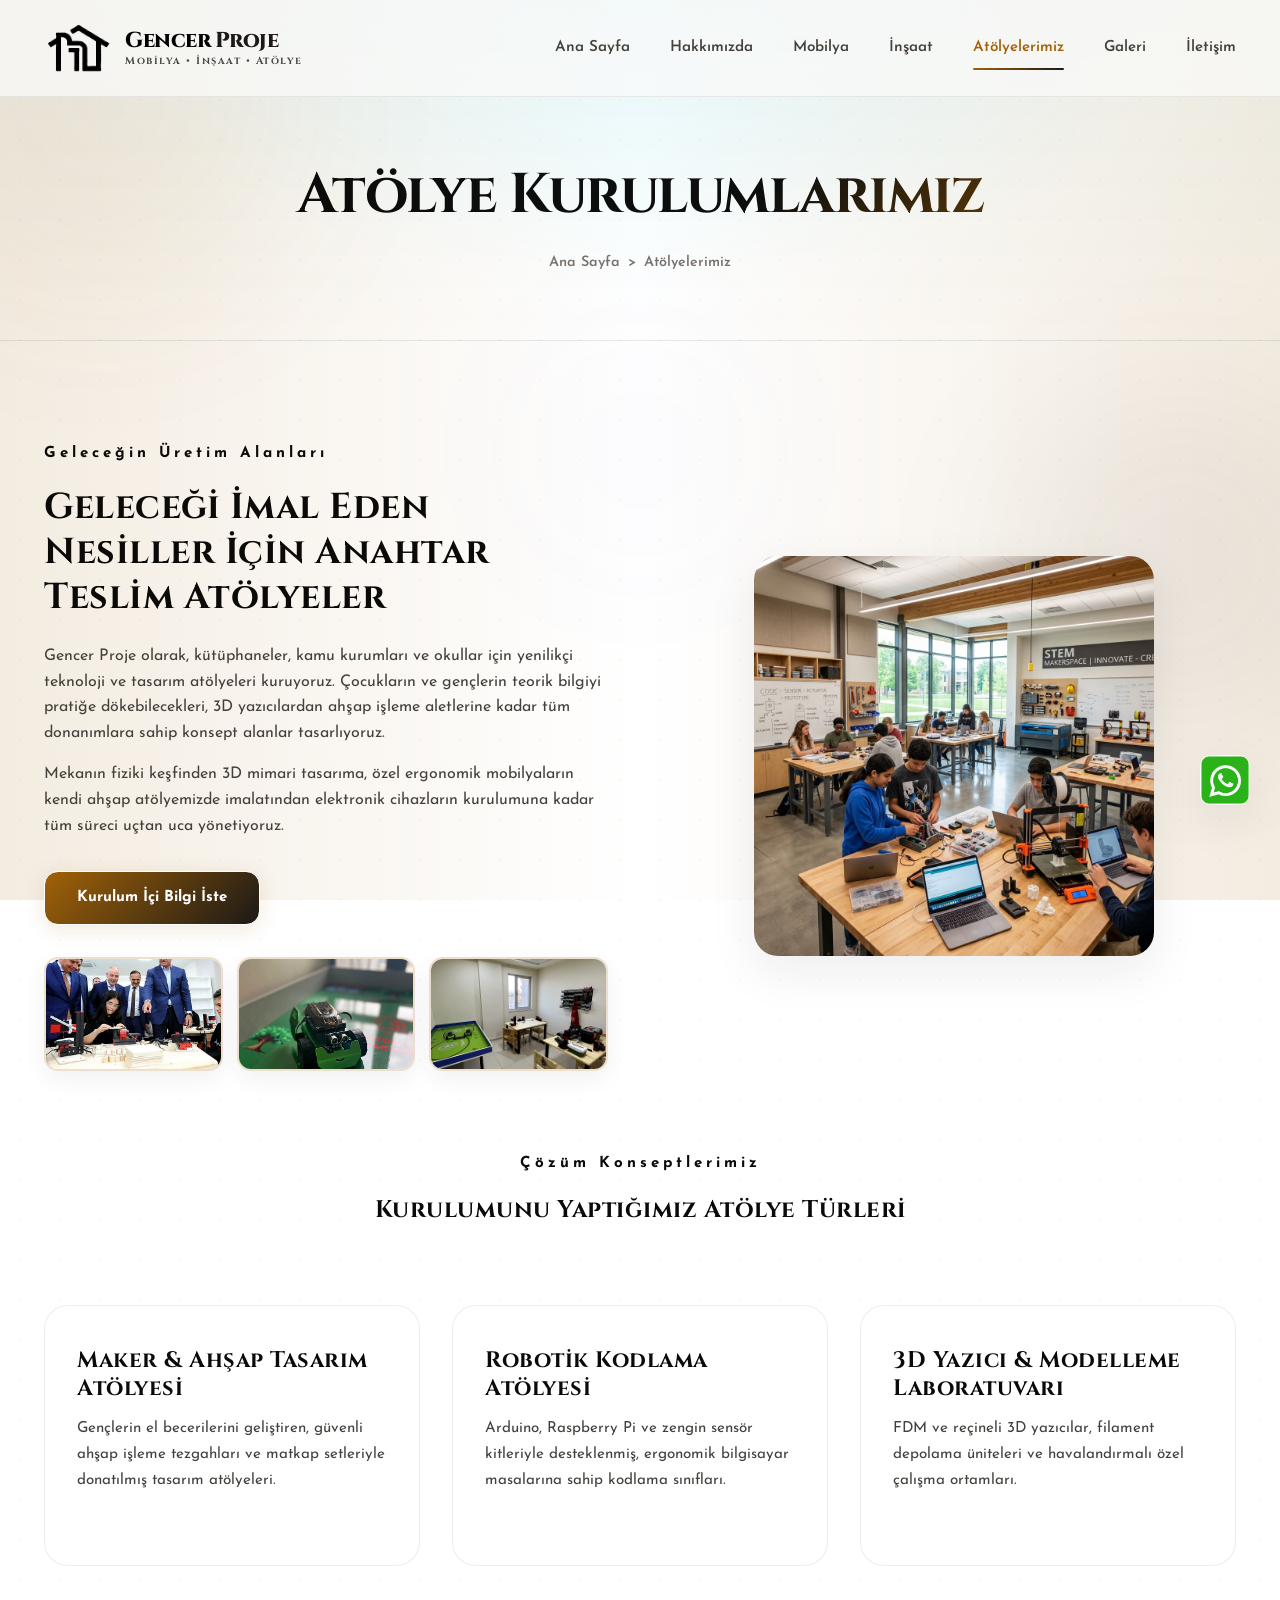
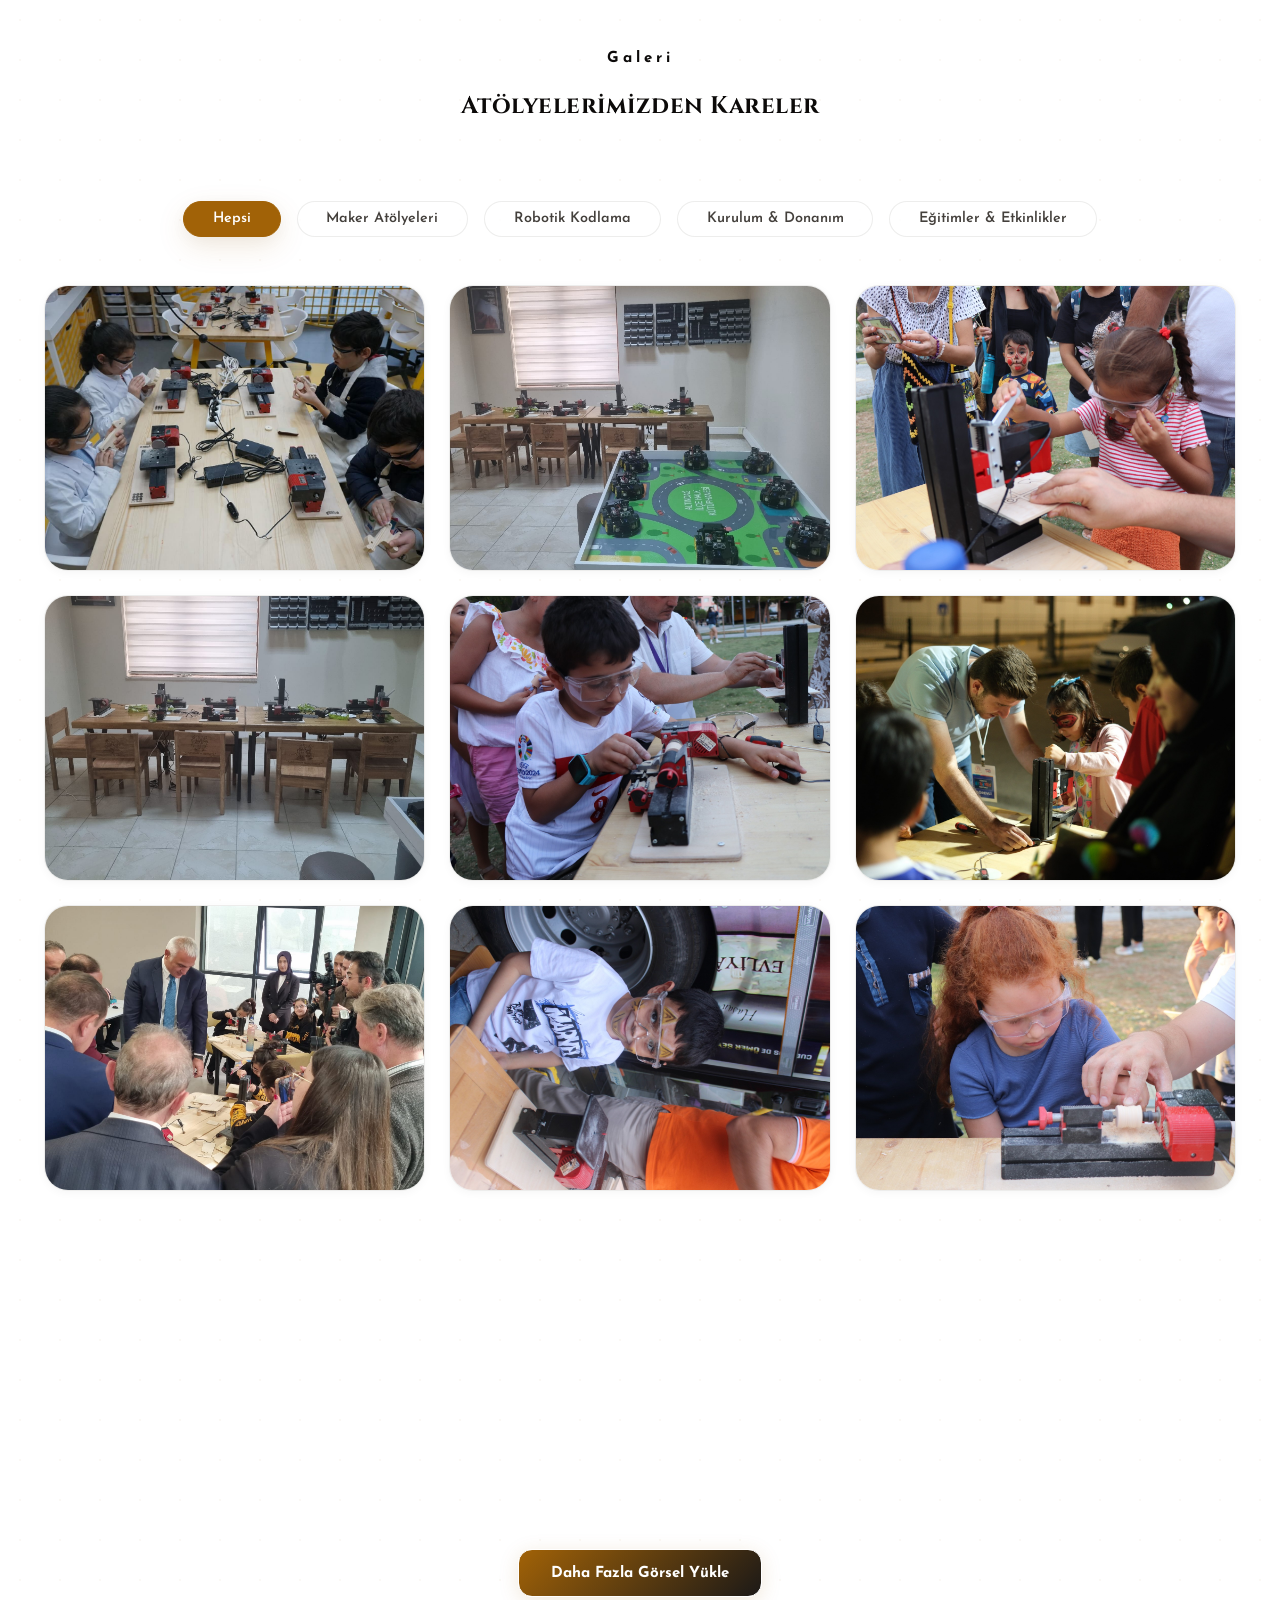
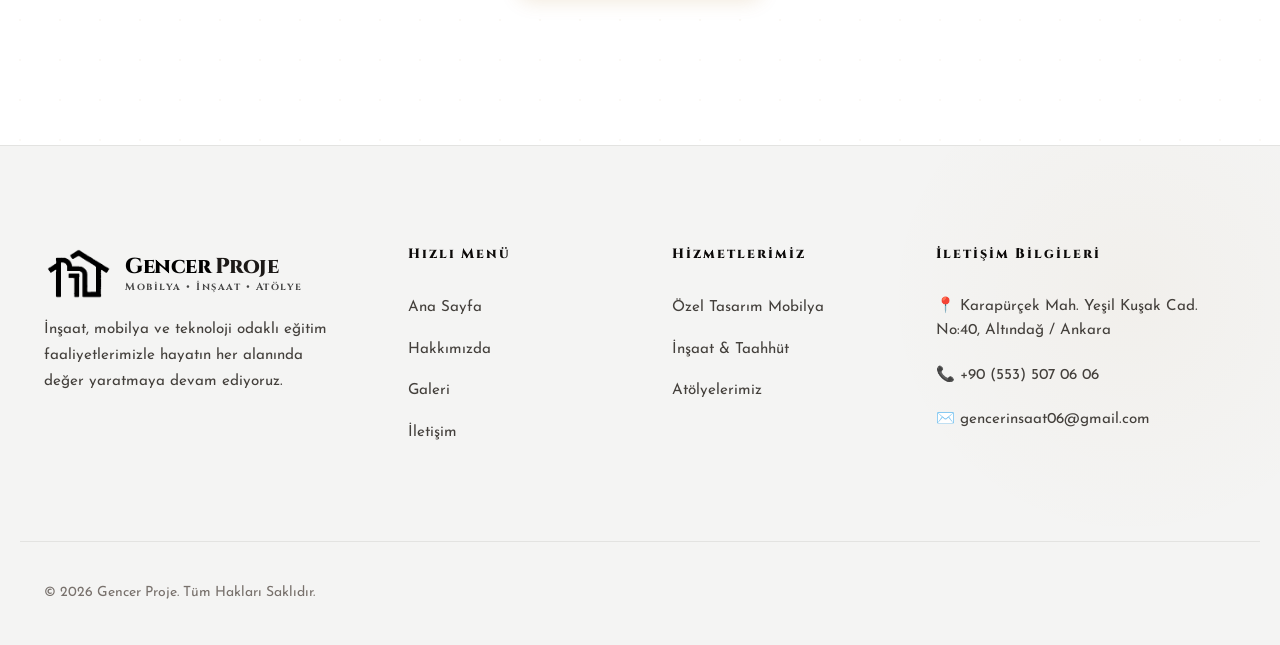
==== atolye.html @ 1f20d946 "Revert hero feature photos size and restore main slider image on atolye.html" ====
<!DOCTYPE html>
<html lang="tr">
<head>
    <meta charset="UTF-8">
    <meta name="viewport" content="width=device-width, initial-scale=1.0">
    <title>Teknoloji & Tasarım Atölyeleri Kurulumu | Gencer Proje</title>
    <meta name="description" content="Okullar ve kütüphaneler için robotik kodlama, 3D yazıcı ve maker ahşap tasarım atölyeleri anahtar teslim kurulum hizmeti.">
    <link rel="stylesheet" href="style.css?v=26">
    <link rel="stylesheet" href="https://unpkg.com/aos@next/dist/aos.css" />
</head>
<body>

    <div class="glow-orb glow-orb-1"></div>
    <div class="glow-orb glow-orb-2"></div>
    <div class="glow-orb glow-orb-3"></div>

    <div id="preloader" style="position: fixed; top: 0; left: 0; width: 100%; height: 100%; background-color: #FFFFFF; display: flex; flex-direction: column; align-items: center; justify-content: center; z-index: 9999; transition: opacity 0.5s ease, visibility 0.5s ease;">
        <div style="width: 50px; height: 50px; border: 2px solid rgba(161,98,7,0.15); border-top: 2px solid #A16207; border-radius: 50%; animation: spin 1s linear infinite; margin-bottom: 20px; box-shadow: 0 0 20px rgba(161,98,7,0.1);"></div>
        <img loading="lazy" src="logo-icon.png" alt="Gencer Proje" style="height: 60px; width: auto; object-fit: contain;">
        <style>
            @keyframes spin {
                0% { transform: rotate(0deg); }
                100% { transform: rotate(360deg); }
            }
        </style>
    </div>

    <header id="main-header">
        <div id="scroll-progress" style="position: absolute; bottom: 0; left: 0; width: 0%; height: 3px; background: linear-gradient(to right, var(--color-primary), var(--color-secondary)); transition: width 0.1s ease; z-index: 1001;"></div>
        
        <div class="container nav-container">
            <a href="index.html" class="logo-link" id="header-logo-link">
                <img loading="lazy" src="logo-icon.png" alt="Gencer Proje Logo" class="logo-img" id="header-logo-img">
                <div class="logo-text-group">
                    <div class="logo-text" id="header-logo-text">Gencer <span>Proje</span></div>
                    <div class="logo-subtext">Mobilya &bull; İnşaat &bull; Atölye</div>
                </div>
            </a>
            
            <nav>
                <ul class="nav-menu" id="nav-menu">
                    <li><a href="index.html" class="nav-link" id="nav-link-home">Ana Sayfa</a></li>
                    <li><a href="hakkimizda.html" class="nav-link" id="nav-link-about">Hakkımızda</a></li>
                    <li><a href="mobilya.html" class="nav-link" id="nav-link-furniture">Mobilya</a></li>
                    <li><a href="insaat.html" class="nav-link" id="nav-link-construction">İnşaat</a></li>
                    <li><a href="atolye.html" class="nav-link active" id="nav-link-workshop">Atölyelerimiz</a></li>
                    <li><a href="galeri.html" class="nav-link" id="nav-link-gallery">Galeri</a></li>
                    <li><a href="iletisim.html" class="nav-link" id="nav-link-contact">İletişim</a></li>
                </ul>
            </nav>

            <button class="hamburger" id="hamburger-btn" aria-label="Menüyü Aç">
                <span class="bar"></span>
                <span class="bar"></span>
                <span class="bar"></span>
            </button>
        </div>
    </header>

    <section class="page-header" id="workshop-header">
        <div class="container">
            <h1>Atölye Kurulumlarımız</h1>
            <div class="breadcrumbs">
                <a href="index.html">Ana Sayfa</a> &gt; <span>Atölyelerimiz</span>
            </div>
        </div>
    </section>

    <section class="page-content" id="workshop-content-section">
        <div class="container">
            
            <div class="page-grid-2-col">
                <div data-aos="fade-right" data-aos-duration="1000">
                    <span class="section-tag" style="color: var(--color-accent);">Geleceğin Üretim Alanları</span>
                    <h2 style="font-size: 2.25rem; margin-bottom: 1.5rem;">Geleceği İmal Eden Nesiller İçin Anahtar Teslim Atölyeler</h2>
                    <p style="color: var(--text-secondary); margin-bottom: 1rem;">Gencer Proje olarak, kütüphaneler, kamu kurumları ve okullar için yenilikçi teknoloji ve tasarım atölyeleri kuruyoruz. Çocukların ve gençlerin teorik bilgiyi pratiğe dökebilecekleri, 3D yazıcılardan ahşap işleme aletlerine kadar tüm donanımlara sahip konsept alanlar tasarlıyoruz.</p>
                    <p style="color: var(--text-secondary); margin-bottom: 1rem;">Mekanın fiziki keşfinden 3D mimari tasarıma, özel ergonomik mobilyaların kendi ahşap atölyemizde imalatından elektronik cihazların kurulumuna kadar tüm süreci uçtan uca yönetiyoruz.</p>
                    <a href="iletisim.html" class="btn btn-primary" style="background-color: var(--color-accent); border-color: var(--color-accent); margin-top: 1rem;" id="btn-workshop-quote">Kurulum İçi Bilgi İste</a>
                    
                    <!-- Öne Çıkan Seçili 3 HD Fotoğraf -->
                    <div class="hero-feature-photos" style="margin-top: 2rem; display: grid; grid-template-columns: repeat(3, 1fr); gap: 0.85rem;">
                        <div class="feature-photo-card" style="border-radius: var(--radius-md); overflow: hidden; box-shadow: var(--shadow-md); border: 2px solid rgba(161, 98, 7, 0.2); transition: all 0.3s ease;">
                            <img loading="lazy" src="images/atolye/hero-feature-1.jpg" alt="Maker & Ahşap Tasarım Etkinliği" style="width: 100%; height: 110px; object-fit: cover; display: block; cursor: pointer; transition: transform 0.3s ease;" onclick="window.open('images/atolye/hero-feature-1.jpg', '_blank')" onmouseover="this.style.transform='scale(1.08)'" onmouseout="this.style.transform='scale(1)'">
                        </div>
                        <div class="feature-photo-card" style="border-radius: var(--radius-md); overflow: hidden; box-shadow: var(--shadow-md); border: 2px solid rgba(161, 98, 7, 0.2); transition: all 0.3s ease;">
                            <img loading="lazy" src="images/atolye/hero-feature-2.jpg" alt="Protokol Atölye İnceleme" style="width: 100%; height: 110px; object-fit: cover; display: block; cursor: pointer; transition: transform 0.3s ease;" onclick="window.open('images/atolye/hero-feature-2.jpg', '_blank')" onmouseover="this.style.transform='scale(1.08)'" onmouseout="this.style.transform='scale(1)'">
                        </div>
                        <div class="feature-photo-card" style="border-radius: var(--radius-md); overflow: hidden; box-shadow: var(--shadow-md); border: 2px solid rgba(161, 98, 7, 0.2); transition: all 0.3s ease;">
                            <img loading="lazy" src="images/atolye/hero-feature-3.jpg" alt="Robotik Kodlama & Donanım Sınıfı" style="width: 100%; height: 110px; object-fit: cover; display: block; cursor: pointer; transition: transform 0.3s ease;" onclick="window.open('images/atolye/hero-feature-3.jpg', '_blank')" onmouseover="this.style.transform='scale(1.08)'" onmouseout="this.style.transform='scale(1)'">
                        </div>
                    </div>
                </div>
                <div data-aos="fade-left" data-aos-duration="1000">
                    <img loading="lazy" src="images/slider-atolye.jpg" alt="Maker ve Teknoloji Atölyesi" class="hero-img" style="max-height: 400px; display: block; margin: 0 auto; border-radius: var(--radius-lg); box-shadow: var(--shadow-lg);" id="workshop-main-img">
                </div>
            </div>

            <div class="section-header">
                <span class="section-tag" style="color: var(--color-accent);">Çözüm Konseptlerimiz</span>
                <h2>Kurulumunu Yaptığımız Atölye Türleri</h2>
            </div>

            <div class="services-grid">
                <div class="service-card atolye" id="ws-maker">
                    <h3>Maker & Ahşap Tasarım Atölyesi</h3>
                    <p>Gençlerin el becerilerini geliştiren, güvenli ahşap işleme tezgahları ve matkap setleriyle donatılmış tasarım atölyeleri.</p>
                </div>
                <div class="service-card atolye" id="ws-coding">
                    <h3>Robotik Kodlama Atölyesi</h3>
                    <p>Arduino, Raspberry Pi ve zengin sensör kitleriyle desteklenmiş, ergonomik bilgisayar masalarına sahip kodlama sınıfları.</p>
                </div>
                <div class="service-card atolye" id="ws-3d">
                    <h3>3D Yazıcı & Modelleme Laboratuvarı</h3>
                    <p>FDM ve reçineli 3D yazıcılar, filament depolama üniteleri ve havalandırmalı özel çalışma ortamları.</p>
                </div>
            </div>

            <div style="margin-top: 5rem;">
                <div class="section-header">
                    <span class="section-tag" style="color: var(--color-accent);">Galeri</span>
                    <h2>Atölyelerimizden Kareler</h2>
                </div>

                <div class="gallery-filters">
                    <button class="gallery-filter-btn active" data-filter="hepsi">Hepsi</button>
                    <button class="gallery-filter-btn" data-filter="maker">Maker Atölyeleri</button>
                    <button class="gallery-filter-btn" data-filter="robotik">Robotik Kodlama</button>
                    <button class="gallery-filter-btn" data-filter="kurulum">Kurulum & Donanım</button>
                    <button class="gallery-filter-btn" data-filter="etkinlik">Eğitimler & Etkinlikler</button>
                </div>

                <div class="gallery-grid" id="workshop-gallery"></div>

                <div style="text-align: center; margin-top: 3rem; margin-bottom: 3rem;">
                    <button id="load-more-btn" class="btn btn-primary" style="background-color: var(--color-accent); border-color: var(--color-accent);">Daha Fazla Görsel Yükle</button>
                </div>
            </div>

        </div>
    </section>

    <footer>
        <div class="container footer-grid">
            <div class="footer-brand">
                <a href="index.html" class="logo-link">
                    <img loading="lazy" src="logo-icon.png" alt="Gencer Proje Footer Logo" class="logo-img">
                    <div class="logo-text-group">
                        <div class="logo-text">Gencer <span>Proje</span></div>
                        <div class="logo-subtext">Mobilya &bull; İnşaat &bull; Atölye</div>
                    </div>
                </a>
                <p>İnşaat, mobilya ve teknoloji odaklı eğitim faaliyetlerimizle hayatın her alanında değer yaratmaya devam ediyoruz.</p>
            </div>
            
            <div>
                <h4 class="footer-heading">Hızlı Menü</h4>
                <ul class="footer-links">
                    <li><a href="index.html">Ana Sayfa</a></li>
                    <li><a href="hakkimizda.html">Hakkımızda</a></li>
                    <li><a href="galeri.html">Galeri</a></li>
                    <li><a href="iletisim.html">İletişim</a></li>
                </ul>
            </div>
            
            <div>
                <h4 class="footer-heading">Hizmetlerimiz</h4>
                <ul class="footer-links">
                    <li><a href="mobilya.html">Özel Tasarım Mobilya</a></li>
                    <li><a href="insaat.html">İnşaat & Taahhüt</a></li>
                    <li><a href="atolye.html">Atölyelerimiz</a></li>
                </ul>
            </div>
            
            <div class="footer-contact-info">
                <h4 class="footer-heading">İletişim Bilgileri</h4>
                <p>📍 Karapürçek Mah. Yeşil Kuşak Cad. No:40, Altındağ / Ankara</p>
                <p>📞 +90 (553) 507 06 06</p>
                <p>✉️ gencerinsaat06@gmail.com</p>
            </div>
        </div>
        
        <div class="container footer-bottom">
            <p>&copy; 2026 Gencer Proje. Tüm Hakları Saklıdır.</p>
        </div>
    </footer>

    <div id="lightbox" class="lightbox-modal">
        <button class="lightbox-nav-btn lightbox-prev-btn" id="lightbox-prev" aria-label="Önceki Görsel">
            <svg width="24" height="24" viewBox="0 0 24 24" fill="none" stroke="currentColor" stroke-width="2.5" stroke-linecap="round" stroke-linejoin="round"><polyline points="15 18 9 12 15 6"></polyline></svg>
        </button>
        
        <div class="lightbox-content">
            <button class="lightbox-close-btn" id="lightbox-close" aria-label="Kapat">
                <svg width="20" height="20" viewBox="0 0 24 24" fill="none" stroke="currentColor" stroke-width="2.5" stroke-linecap="round" stroke-linejoin="round"><line x1="18" y1="6" x2="6" y2="18"></line><line x1="6" y1="6" x2="18" y2="18"></line></svg>
            </button>
            <img src="" alt="Büyük Görsel" class="lightbox-img" id="lightbox-img">
        </div>
        
        <button class="lightbox-nav-btn lightbox-next-btn" id="lightbox-next" aria-label="Sonraki Görsel">
            <svg width="24" height="24" viewBox="0 0 24 24" fill="none" stroke="currentColor" stroke-width="2.5" stroke-linecap="round" stroke-linejoin="round"><polyline points="9 18 15 12 9 6"></polyline></svg>
        </button>

        <div class="lightbox-counter" id="lightbox-counter">1 / 1</div>
    </div>

    <button id="back-to-top" style="position: fixed; bottom: 30px; right: 30px; width: 50px; height: 50px; background-color: var(--color-primary); color: white; border: none; border-radius: var(--radius-md); cursor: pointer; display: flex; align-items: center; justify-content: center; font-size: 1.5rem; opacity: 0; visibility: hidden; transition: all 0.3s ease; z-index: 999; box-shadow: var(--shadow-lg);" aria-label="Yukarı Çık">↑</button>

    <a href="https://wa.me/905446998282" target="_blank" rel="noopener noreferrer" id="whatsapp-float" aria-label="WhatsApp ile İletişime Geçin">
        <img src="images/whatsapp.png" alt="WhatsApp">
    </a>

    <script src="app.js"></script>
    <script src="https://unpkg.com/aos@next/dist/aos.js"></script>
    <script>
        AOS.init({ once: true, offset: 120 });

        document.addEventListener("DOMContentLoaded", () => {
            const gallery = document.getElementById("workshop-gallery");
            const loadMoreBtn = document.getElementById("load-more-btn");
            const filterBtns = document.querySelectorAll(".gallery-filter-btn");
            const lightbox = document.getElementById("lightbox");
            const lightboxImg = document.getElementById("lightbox-img");
            const lightboxClose = document.getElementById("lightbox-close");
            const lightboxPrev = document.getElementById("lightbox-prev");
            const lightboxNext = document.getElementById("lightbox-next");
            const lightboxCounter = document.getElementById("lightbox-counter");
            
            let currentLightboxIndex = 0;
            let activeFilteredImages = [];
            
            const images = [
                { src: "maker-atolyesi/20d78113-3d91-4344-a38c-49911ff364b6.jpg", title: "Maker Atölyesi Uygulaması #1", category: "maker" },
                { src: "maker-atolyesi/25a929b0-bbed-4f31-92c8-e13db45d497d.jpg", title: "Maker Atölyesi Uygulaması #2", category: "maker" },
                { src: "maker-atolyesi/27aa4f41-5847-4352-8240-3c48a3c0f9e0.jpg", title: "Maker Atölyesi Uygulaması #3", category: "maker" },
                { src: "maker-atolyesi/37adbe58-0831-4088-b52f-36aba3e39050.jpg", title: "Maker Atölyesi Uygulaması #4", category: "maker" },
                { src: "maker-atolyesi/3fb821ca-630e-4ea4-b179-23d0b926ea27.jpg", title: "Maker Atölyesi Uygulaması #5", category: "maker" },
                { src: "maker-atolyesi/4c110bfa-e8c7-40e1-97d4-2f3f54117584.jpg", title: "Maker Atölyesi Uygulaması #6", category: "maker" },
                { src: "maker-atolyesi/528317a0-c91a-4967-8f74-597b475f284c.jpg", title: "Maker Atölyesi Uygulaması #7", category: "maker" },
                { src: "maker-atolyesi/5c64b5cd-20e9-4e3a-a4df-6e352f0f863f.jpg", title: "Maker Atölyesi Uygulaması #8", category: "maker" },
                { src: "maker-atolyesi/6e0ffde2-c8b6-400c-aa29-ff20057b8284.jpg", title: "Maker Atölyesi Uygulaması #9", category: "maker" },
                { src: "robotik-kodlama-atolyesi/18f12f8d-46dc-42d1-b04f-c421ecbd6ab7.jpg", title: "Robotik Kodlama Atölyesi #1", category: "robotik" },
                { src: "robotik-kodlama-atolyesi/1c9bf0a4-a59e-4629-af88-bfd4a2cd1013.jpg", title: "Robotik Kodlama Atölyesi #2", category: "robotik" },
                { src: "robotik-kodlama-atolyesi/2cb271bd-ec18-4315-aa08-13b96c34b417.jpg", title: "Robotik Kodlama Atölyesi #3", category: "robotik" },
                { src: "robotik-kodlama-atolyesi/42e8a67f-b639-4e7f-a6a7-46efaf8a6954.jpg", title: "Robotik Kodlama Atölyesi #4", category: "robotik" },
                { src: "robotik-kodlama-atolyesi/4bc42986-1289-4535-b8c2-4f8018818198.jpg", title: "Robotik Kodlama Atölyesi #5", category: "robotik" },
                { src: "robotik-kodlama-atolyesi/565993cc-a615-49e5-9ce8-599997213f70.jpg", title: "Robotik Kodlama Atölyesi #6", category: "robotik" },
                { src: "robotik-kodlama-atolyesi/59a8767c-ab97-47ee-aad9-5138960fd891.jpg", title: "Robotik Kodlama Atölyesi #7", category: "robotik" },
                { src: "robotik-kodlama-atolyesi/5cbeec07-1567-4ff0-8165-0354fd958dce.jpg", title: "Robotik Kodlama Atölyesi #8", category: "robotik" },
                { src: "robotik-kodlama-atolyesi/5f30fb58-37cc-4bfa-8ab3-6d91b8316bb4.jpg", title: "Robotik Kodlama Atölyesi #9", category: "robotik" }
            ];

            for (let i = 21; i <= 97; i++) {
                let cat = i <= 5 ? "kurulum" : "etkinlik";
                let catName = i <= 5 ? "Atölye Altyapı & Kurulum" : "Kodlama Eğitimi & Etkinlik";
                images.push({
                    src: `images/atolye/atolye-${i}.jpg`,
                    title: `${catName} #${i}`,
                    category: cat
                });
            }

            let currentLimit = 12;
            let activeFilter = "hepsi";

            function renderGallery() {
                if (!gallery) return;
                gallery.innerHTML = "";
                activeFilteredImages = images.filter(img => activeFilter === "hepsi" || img.category === activeFilter);
                const visible = activeFilteredImages.slice(0, currentLimit);

                visible.forEach((img, idx) => {
                    const item = document.createElement("div");
                    item.className = "gallery-item";
                    item.setAttribute("data-aos", "fade-up");
                    item.innerHTML = `<img loading="lazy" src="${img.src}" alt="${img.title}">`;
                    
                    item.addEventListener("click", () => {
                        showLightboxImage(idx);
                    });

                    gallery.appendChild(item);
                });

                if (loadMoreBtn) {
                    loadMoreBtn.style.display = currentLimit >= activeFilteredImages.length ? "none" : "inline-block";
                }
            }

            function showLightboxImage(index) {
                if (!activeFilteredImages || activeFilteredImages.length === 0) return;
                currentLightboxIndex = (index + activeFilteredImages.length) % activeFilteredImages.length;
                const targetImg = activeFilteredImages[currentLightboxIndex];
                
                lightboxImg.style.opacity = "0.3";
                lightboxImg.style.transform = "scale(0.97)";
                
                setTimeout(() => {
                    lightboxImg.src = targetImg.src;
                    lightboxImg.style.opacity = "1";
                    lightboxImg.style.transform = "scale(1)";
                }, 80);

                if (lightboxCounter) {
                    lightboxCounter.textContent = `${currentLightboxIndex + 1} / ${activeFilteredImages.length}`;
                }
                lightbox.classList.add("active");
            }

            filterBtns.forEach(btn => {
                btn.addEventListener("click", () => {
                    filterBtns.forEach(b => b.classList.remove("active"));
                    btn.classList.add("active");
                    activeFilter = btn.getAttribute("data-filter");
                    currentLimit = 12;
                    renderGallery();
                });
            });

            if (loadMoreBtn) {
                loadMoreBtn.addEventListener("click", () => {
                    currentLimit += 12;
                    renderGallery();
                });
            }

            if (lightboxPrev) {
                lightboxPrev.addEventListener("click", (e) => {
                    e.stopPropagation();
                    showLightboxImage(currentLightboxIndex - 1);
                });
            }

            if (lightboxNext) {
                lightboxNext.addEventListener("click", (e) => {
                    e.stopPropagation();
                    showLightboxImage(currentLightboxIndex + 1);
                });
            }

            if (lightboxClose) {
                lightboxClose.addEventListener("click", () => {
                    lightbox.classList.remove("active");
                });
            }

            if (lightbox) {
                lightbox.addEventListener("click", (e) => {
                    if (e.target === lightbox) {
                        lightbox.classList.remove("active");
                    }
                });
            }

            document.addEventListener("keydown", (e) => {
                if (!lightbox || !lightbox.classList.contains("active")) return;
                if (e.key === "ArrowLeft") {
                    showLightboxImage(currentLightboxIndex - 1);
                } else if (e.key === "ArrowRight") {
                    showLightboxImage(currentLightboxIndex + 1);
                } else if (e.key === "Escape") {
                    lightbox.classList.remove("active");
                }
            });

            renderGallery();
        });
    </script>
</body>
</html>
---- style.css ----
/* 
   Gencer Proje - Premium Light Luxury UI/UX Tasarım Sistemi
   Apple HIG + Material Design + Community .cursorrules standartları
*/

@import url('https://fonts.googleapis.com/css2?family=Cinzel:wght@400;500;600;700;800&family=Josefin+Sans:wght@300;400;500;600;700&display=swap');

/* ==========================================
   CSS DEĞIŞKENLERI - Premium Açık Lüks Tema
   ========================================== */
:root {
    /* Açık Zemin Katmanları */
    --bg-primary:   #FFFFFF;  /* Ana arka plan fallback */
    --bg-gradient:  linear-gradient(to right, rgba(161, 98, 7, 0.12) 0%, #FFFFFF 50%, rgba(161, 98, 7, 0.12) 100%); /* Sağ ve sol gold, orta beyaz gradient */
    --bg-secondary: #FFFFFF;  /* Kartlar ve beyaz bölümler */
    --bg-tertiary:  #F4F4F3;  /* Üçüncü katman, hafif gri elevated alanlar */
    --bg-glass:     rgba(255, 255, 255, 0.75);  /* Glassmorphism açık kartlar */
    --bg-glass-hover: rgba(255, 255, 255, 0.9);

    /* Metin Renkleri */
    --text-primary:   #0C0A09;  /* Çok koyu kömür grisi (sert siyah değil) */
    --text-secondary: #44403C;  /* Orta ton - açıklamalar */
    --text-muted:     #78716C;  /* Soluk - etiketler, meta */

    /* Ana Renkler - Premium Bronz/Altın Vurgular */
    --color-primary:        #A16207;  /* Premium Bronz/Altın */
    --color-primary-hover:  #854F06;  /* Daha koyu bronz */
    --color-primary-glow:   rgba(161, 98, 7, 0.15);
    --color-secondary:      #1C1917;  /* Koyu lüks taş rengi */
    --color-secondary-hover:#44403C;
    --color-secondary-glow: rgba(28, 25, 23, 0.1);

    /* Sınırlar */
    --color-border:       rgba(28, 25, 23, 0.08);
    --color-border-hover: rgba(161, 98, 7, 0.35);

    /* Fontlar */
    --font-main: 'Josefin Sans', sans-serif;
    --font-title: 'Cinzel', serif;

    /* Gölgeler - Açık tema için yumuşak ve derin gölgeler */
    --shadow-sm:      0 2px 8px rgba(28, 25, 23, 0.04);
    --shadow-md:      0 8px 24px rgba(28, 25, 23, 0.06);
    --shadow-lg:      0 16px 48px rgba(28, 25, 23, 0.08);
    --shadow-glow-primary:   0 10px 30px rgba(161, 98, 7, 0.12), 0 4px 16px rgba(28, 25, 23, 0.04);
    --shadow-glow-secondary: 0 10px 30px rgba(28, 25, 23, 0.08), 0 4px 16px rgba(28, 25, 23, 0.04);
    --shadow-premium: 0 30px 70px rgba(28, 25, 23, 0.12);

    /* Köşe Yumuşaklıkları */
    --radius-sm:   8px;
    --radius-md:   14px;
    --radius-lg:   24px;
    --radius-full: 9999px;

    /* Geçişler */
    --transition-fast:   0.2s ease;
    --transition-normal: 0.4s cubic-bezier(0.16, 1, 0.3, 1);
    --transition-slow:   0.7s cubic-bezier(0.16, 1, 0.3, 1);
}

/* ==========================================
   GENEL SIFIRLAMALAR
   ========================================== */
* {
    margin: 0;
    padding: 0;
    box-sizing: border-box;
}

html, body {
    overflow-x: hidden;
    width: 100%;
    position: relative;
}

html {
    scroll-behavior: smooth;
    font-size: 16px;
}

body {
    font-family: var(--font-main);
    background-color: var(--bg-primary);
    color: var(--text-primary);
    line-height: 1.6;
    /* Mimari nokta grid + Gold-white gradient */
    background-image: 
        radial-gradient(rgba(161, 98, 7, 0.04) 1px, transparent 1px),
        var(--bg-gradient);
    background-size: 40px 40px, auto;
    background-attachment: scroll, fixed;
}

/* ==========================================
   TİPOGRAFİ
   ========================================== */
h1, h2, h3, h4, h5, h6 {
    font-family: var(--font-title);
    font-weight: 700;
    line-height: 1.25;
    color: var(--text-primary);
    letter-spacing: 0.5px;
}

a {
    color: inherit;
    text-decoration: none;
    transition: var(--transition-normal);
}

/* ==========================================
   LAYOUT
   ========================================== */
.container {
    width: 100%;
    max-width: 1240px;
    margin: 0 auto;
    padding: 0 1.5rem;
}

/* ==========================================
   GLOW ORB ARKA PLAN EFEKTLERİ
   ========================================== */
.glow-orb {
    position: fixed;
    border-radius: 50%;
    filter: blur(80px);
    opacity: 0.08;
    pointer-events: none;
    z-index: 0;
    animation: orbFloat 12s ease-in-out infinite;
}

.glow-orb-1 {
    width: 600px;
    height: 600px;
    background: radial-gradient(circle, var(--color-primary) 0%, transparent 70%);
    top: -200px;
    left: -200px;
    animation-delay: 0s;
}

.glow-orb-2 {
    width: 500px;
    height: 500px;
    background: radial-gradient(circle, var(--color-secondary) 0%, transparent 70%);
    bottom: 10%;
    right: -150px;
    animation-delay: -4s;
}

.glow-orb-3 {
    width: 400px;
    height: 400px;
    background: radial-gradient(circle, rgba(99, 102, 241, 0.8) 0%, transparent 70%);
    top: 50%;
    left: 50%;
    transform: translate(-50%, -50%);
    animation-delay: -8s;
    opacity: 0.04;
}

@keyframes orbFloat {
    0%, 100% { transform: translate(0, 0) scale(1); }
    33%       { transform: translate(30px, -40px) scale(1.05); }
    66%       { transform: translate(-20px, 20px) scale(0.95); }
}

/* ==========================================
   HEADER & NAVİGASYON
   ========================================== */
header {
    position: fixed;
    top: 0;
    left: 0;
    width: 100%;
    /* Glassmorphism header - light luxury */
    background-color: rgba(250, 250, 249, 0.75);
    backdrop-filter: blur(20px);
    -webkit-backdrop-filter: blur(20px);
    border-bottom: 1px solid var(--color-border);
    z-index: 1000;
    transition: var(--transition-normal);
    padding: 0.5rem 0;
}

header.scrolled {
    background-color: rgba(255, 255, 255, 0.95);
    box-shadow: 0 10px 30px rgba(28, 25, 23, 0.05), 0 0 0 1px rgba(161, 98, 7, 0.05);
    padding: 0.25rem 0;
}

.nav-container {
    display: flex;
    justify-content: space-between;
    align-items: center;
    height: 80px;
}

.logo-link {
    display: flex;
    align-items: center;
    gap: 0.75rem;
}

.logo-img {
    height: 55px;
    width: auto;
    object-fit: contain;
    transition: var(--transition-normal);
    display: block;
    filter: brightness(0);
}

header.scrolled .logo-img {
    height: 48px;
}

.logo-text-group {
    display: flex;
    flex-direction: column;
    justify-content: center;
}

.logo-text {
    font-family: var(--font-title);
    font-size: 1.35rem;
    font-weight: 800;
    letter-spacing: -0.5px;
    text-transform: none;
    color: #000000; /* Siyah */
    transition: var(--transition-normal);
    line-height: 1.1;
    display: block;
}

.logo-text span {
    color: #1C1917; /* Koyu Kömür */
}

.logo-subtext {
    font-family: var(--font-title);
    font-size: 0.65rem;
    font-weight: 700;
    letter-spacing: 1.5px;
    text-transform: none;
    color: #000000; /* Siyah */
    opacity: 0.7; /* Hafif şeffaf mat duruş */
    line-height: 1;
    margin-top: 0.2rem;
    transition: var(--transition-normal);
}

.nav-menu {
    display: flex;
    list-style: none;
    gap: 2.5rem;
}

.nav-link {
    font-size: 0.95rem;
    font-weight: 600;
    color: var(--text-secondary);
    position: relative;
    padding: 0.5rem 0;
    min-height: 44px;
    display: flex;
    align-items: center;
}

.nav-link::after {
    content: '';
    position: absolute;
    bottom: 0;
    left: 0;
    width: 0;
    height: 2px;
    background: linear-gradient(90deg, var(--color-primary), var(--color-secondary));
    border-radius: var(--radius-full);
    transition: var(--transition-normal);
}

.nav-link:hover {
    color: var(--color-primary);
}

.nav-link:hover::after,
.nav-link.active::after {
    width: 100%;
}

.nav-link.active {
    color: var(--color-primary);
}

/* Hamburger */
.hamburger {
    display: none;
    cursor: pointer;
    background: none;
    border: none;
    padding: 0.5rem;
    min-width: 44px;
    min-height: 44px;
    align-items: center;
    justify-content: center;
}

.bar {
    display: block;
    width: 25px;
    height: 2px;
    margin: 5px auto;
    transition: var(--transition-normal);
    background-color: var(--text-primary);
    border-radius: var(--radius-full);
}

/* ==========================================
   BUTONLAR
   ========================================== */
.btn {
    display: inline-flex;
    align-items: center;
    justify-content: center;
    padding: 0.85rem 2rem;
    min-height: 48px; /* Apple HIG: 44px+ */
    font-family: var(--font-main);
    font-size: 0.95rem;
    font-weight: 700;
    border-radius: var(--radius-md);
    cursor: pointer;
    transition: var(--transition-normal);
    border: 1px solid transparent;
    position: relative;
    overflow: hidden;
}

.btn::before {
    content: '';
    position: absolute;
    inset: 0;
    opacity: 0;
    transition: opacity 0.3s ease;
    background: radial-gradient(circle at center, rgba(255,255,255,0.1) 0%, transparent 70%);
}

.btn:hover::before {
    opacity: 1;
}

.btn-primary {
    background: linear-gradient(135deg, var(--color-primary) 0%, var(--color-secondary) 100%);
    color: #fff;
    border-color: transparent;
    box-shadow: 0 4px 20px var(--color-primary-glow);
}

.btn-primary:hover {
    background: linear-gradient(135deg, var(--color-primary-hover) 0%, var(--color-primary) 100%);
    transform: translateY(-2px) scale(1.02);
    box-shadow: 0 8px 30px var(--color-primary-glow), 0 0 40px rgba(161,98,7,0.15);
}

.btn-secondary {
    background: transparent;
    color: var(--text-primary);
    border-color: var(--color-border-hover);
    backdrop-filter: blur(8px);
}

.btn-secondary:hover {
    background: var(--bg-glass);
    border-color: var(--color-primary);
    color: var(--color-primary);
    transform: translateY(-2px) scale(1.02);
    box-shadow: var(--shadow-glow-primary);
}

/* ==========================================
   HERO SLİDER
   ========================================== */
.hero {
    height: 100vh;
    min-height: 700px;
    position: relative;
    overflow: hidden;
}

.hero-slider {
    width: 100%;
    height: 100%;
    position: relative;
}

.hero-slide {
    position: absolute;
    top: 0;
    left: 0;
    width: 100%;
    height: 100%;
    opacity: 0;
    visibility: hidden;
    transition: opacity 1.2s cubic-bezier(0.25, 1, 0.5, 1), visibility 1.2s ease;
    display: flex;
    align-items: center;
    z-index: 1;
}

.hero-slide.active {
    opacity: 1;
    visibility: visible;
    z-index: 2;
}

.hero-slide-bg {
    position: absolute;
    top: 0;
    left: 0;
    width: 100%;
    height: 100%;
    background-size: cover;
    background-position: center;
    background-repeat: no-repeat;
    z-index: -1;
    transform: scale(1.15);
    transition: transform 8s ease;
}

.hero-slide-bg::after {
    content: '';
    position: absolute;
    inset: 0;
    /* Açık lüks temaya uygun overlay - Başlıkların okunabilirliği için sol ve alt gölge kaplaması */
    background: 
        radial-gradient(ellipse at 20% 50%, rgba(28, 25, 23, 0.15) 0%, transparent 60%),
        radial-gradient(circle at center, rgba(28, 25, 23, 0.25) 0%, rgba(28, 25, 23, 0.65) 80%),
        linear-gradient(to top, rgba(250, 250, 249, 1) 0%, rgba(28, 25, 23, 0.2) 30%, rgba(28, 25, 23, 0.5) 100%);
}

.hero-slide.active .hero-slide-bg {
    transform: scale(1.02);
}

.hero-slide-content {
    position: relative;
    z-index: 5;
    max-width: 850px;
    padding-top: 80px;
}

.hero-slide-content h1 {
    font-size: 4.5rem;
    font-weight: 800;
    letter-spacing: -2px;
    margin-bottom: 1.5rem;
    line-height: 1.1;
    color: #ffffff;
    transform: translateY(40px);
    opacity: 0;
    transition: transform 1.2s cubic-bezier(0.16, 1, 0.3, 1), opacity 1.2s ease;
    transition-delay: 0.2s;
}

.hero-slide-content h1 span {
    background: linear-gradient(135deg, #FBBF24 0%, #F59E0B 50%, #D97706 100%);
    -webkit-background-clip: text;
    -webkit-text-fill-color: transparent;
    background-clip: text;
}

.hero-slide.active .hero-slide-content h1 {
    transform: translateY(0);
    opacity: 1;
}

.hero-slide-content p {
    font-size: 1.2rem;
    color: rgba(255, 255, 255, 0.75);
    margin-bottom: 3rem;
    max-width: 650px;
    transform: translateY(40px);
    opacity: 0;
    transition: transform 1.2s cubic-bezier(0.16, 1, 0.3, 1), opacity 1.2s ease;
    transition-delay: 0.4s;
}

.hero-slide.active .hero-slide-content p {
    transform: translateY(0);
    opacity: 1;
}

.hero-actions {
    display: flex;
    gap: 1.25rem;
    transform: translateY(40px);
    opacity: 0;
    transition: transform 1.2s cubic-bezier(0.16, 1, 0.3, 1), opacity 1.2s ease;
    transition-delay: 0.6s;
}

.hero-slide.active .hero-actions {
    transform: translateY(0);
    opacity: 1;
}

/* Slider Dots */
.slider-indicators {
    position: absolute;
    bottom: 40px;
    left: 50%;
    transform: translateX(-50%);
    display: flex;
    gap: 1rem;
    z-index: 10;
}

.indicator-dot {
    width: 32px;
    height: 5px;
    background-color: rgba(255, 255, 255, 0.15);
    border-radius: var(--radius-full);
    cursor: pointer;
    transition: var(--transition-normal);
}

.indicator-dot:hover {
    background-color: rgba(255, 255, 255, 0.4);
}

.indicator-dot.active {
    width: 56px;
    background: linear-gradient(90deg, var(--color-primary), var(--color-secondary));
    box-shadow: 0 0 12px var(--color-primary-glow);
}

/* ==========================================
   BÖLÜM BAŞLIKLARI
   ========================================== */
.section-header {
    text-align: center;
    margin-bottom: 5rem;
}

.section-tag {
    font-size: 0.95rem;
    font-weight: 800;
    text-transform: none;
    letter-spacing: 4px;
    color: var(--color-primary);
    margin-bottom: 1.2rem;
    display: inline-block;
}

.section-title {
    font-size: 2.75rem;
    font-weight: 800;
    color: var(--text-primary);
    letter-spacing: -1px;
}

/* ==========================================
   HİZMET KARTLARI (Glassmorphism)
   ========================================== */
.services-grid {
    display: grid;
    grid-template-columns: repeat(3, 1fr);
    gap: 2rem;
    margin-bottom: 5rem;
}

.service-card {
    background: var(--bg-glass);
    backdrop-filter: blur(20px);
    -webkit-backdrop-filter: blur(20px);
    border: 1px solid var(--color-border);
    border-radius: var(--radius-lg);
    padding: 2.5rem 2rem;
    transition: var(--transition-normal);
    position: relative;
    overflow: hidden;
    display: flex;
    flex-direction: column;
}

.service-card::before {
    content: '';
    position: absolute;
    top: 0;
    left: 0;
    width: 100%;
    height: 3px;
    background: transparent;
    transition: var(--transition-normal);
}

.service-card::after {
    content: '';
    position: absolute;
    inset: 0;
    opacity: 0;
    background: radial-gradient(ellipse at top left, rgba(161, 98, 7, 0.06) 0%, transparent 60%);
    transition: opacity 0.4s ease;
    pointer-events: none;
}

.service-card:hover {
    transform: translateY(-6px);
    background: var(--bg-glass-hover);
    border-color: var(--color-border-hover);
}

.service-card:hover::after {
    opacity: 1;
}

.service-card.mobilya:hover {
    box-shadow: var(--shadow-glow-primary);
    border-color: rgba(161, 98, 7, 0.35);
}
.service-card.insaat:hover,
.service-card.atolye:hover {
    box-shadow: var(--shadow-glow-primary);
    border-color: rgba(161, 98, 7, 0.35);
}

.service-card.mobilya:hover::before { background: linear-gradient(90deg, var(--color-primary), transparent); }
.service-card.insaat:hover::before  { background: linear-gradient(90deg, var(--color-primary), transparent); }
.service-card.atolye:hover::before  { background: linear-gradient(90deg, var(--color-primary), var(--color-secondary)); }

.service-icon {
    font-size: 2.75rem;
    margin-bottom: 1.75rem;
    transition: var(--transition-normal);
    display: inline-block;
    width: 64px;
    height: 64px;
    display: flex;
    align-items: center;
    justify-content: center;
    background: var(--bg-tertiary);
    border-radius: var(--radius-md);
    border: 1px solid var(--color-border);
}

.service-card:hover .service-icon {
    transform: scale(1.1) rotate(5deg);
}

.service-card h3 {
    font-size: 1.4rem;
    margin-bottom: 0.85rem;
    color: var(--text-primary);
}

.service-card p {
    color: var(--text-secondary);
    font-size: 0.95rem;
    margin-bottom: 2rem;
    flex-grow: 1;
    line-height: 1.7;
}

.service-link {
    font-weight: 700;
    font-size: 0.9rem;
    display: inline-flex;
    align-items: center;
    gap: 0.5rem;
    transition: var(--transition-normal);
}

.service-card.mobilya .service-link { color: var(--color-secondary); }
.service-card.insaat .service-link  { color: var(--color-primary); }
.service-card.atolye .service-link  { color: var(--color-primary); }

.service-link span { transition: var(--transition-normal); }
.service-card:hover .service-link span { transform: translateX(6px); }

/* ==========================================
   UZMANLIK ALANLARI KARTLARI (Ferhat Ekemen Stili)
   ========================================== */
.about-teaser-section {
    background-color: transparent;
    padding: 120px 0;
    position: relative;
    overflow: hidden;
}

.about-teaser-section::before {
    content: '';
    position: absolute;
    width: 600px;
    height: 600px;
    background: radial-gradient(circle, rgba(6, 182, 212, 0.05) 0%, transparent 70%);
    bottom: -200px;
    left: -100px;
    border-radius: 50%;
    pointer-events: none;
}

.about-teaser-grid {
    display: grid;
    grid-template-columns: 1fr 1.2fr;
    gap: 5rem;
    align-items: center;
}

.about-cards-wrap {
    display: flex;
    justify-content: center;
    align-items: stretch;
    gap: 1.25rem;
    margin-top: 3rem;
    margin-bottom: 4rem;
    position: relative;
    width: 100%;
}

.about-card-item {
    flex: 1;
    border-radius: 24px;
    padding: 2.5rem 2rem;
    transition: flex 0.6s cubic-bezier(0.25, 1, 0.2, 1), transform 0.4s ease, box-shadow 0.4s ease;
    border: 1px solid var(--color-border);
    position: relative;
    overflow: hidden;
    display: flex;
    flex-direction: column;
    justify-content: flex-end;
    min-height: 460px;
    z-index: 1;
    background: var(--bg-glass);
    backdrop-filter: blur(20px);
    -webkit-backdrop-filter: blur(20px);
    color: var(--text-primary);
    box-shadow: var(--shadow-md);
    cursor: pointer;
}

.luxury-icon-wrapper {
    width: 68px;
    height: 68px;
    display: flex;
    align-items: center;
    justify-content: center;
    font-size: 2.2rem;
    background: rgba(255, 255, 255, 0.8);
    border: 1px solid rgba(161, 98, 7, 0.2);
    border-radius: 50%;
    margin-bottom: 2rem;
    box-shadow: 0 8px 20px rgba(161, 98, 7, 0.08);
    transition: var(--transition-normal);
}

.about-card-item:hover .luxury-icon-wrapper {
    background: #ffffff;
    transform: scale(1.1) rotate(8deg);
    border-color: rgba(161, 98, 7, 0.5);
    box-shadow: 0 10px 25px rgba(161, 98, 7, 0.2);
}

/* Arka plan görselleri */
.about-card-item::before {
    content: '';
    position: absolute;
    inset: 0;
    background-size: cover;
    background-position: center;
    opacity: 0;
    transition: opacity 0.7s ease;
    z-index: -2;
}

.about-card-item.expert-card::before  { background-image: url('images/slider-insaat.png'); }
.about-card-item.mission-card::before { background-image: url('images/slider-mobilya.png'); }
.about-card-item.image-card::before   { background-image: url('images/slider-atolye.png'); }

/* Koyu maske - Açık tema lüks bronz/kül kaplaması */
.about-card-item::after {
    content: '';
    position: absolute;
    inset: 0;
    background: linear-gradient(to top, rgba(28, 25, 23, 0.95) 0%, rgba(28, 25, 23, 0.6) 50%, rgba(28, 25, 23, 0.8) 100%);
    opacity: 0;
    transition: opacity 0.7s ease;
    z-index: -1;
}

.about-card-item .about-card-text {
    position: relative;
    z-index: 2;
}

.about-card-item h3 {
    font-size: 1.6rem;
    font-weight: 800;
    margin-bottom: 0.85rem;
    transition: color 0.4s ease, font-size 0.4s ease;
}

.about-card-item.expert-card h3  { color: var(--color-primary) !important; }
.about-card-item.mission-card h3 { color: var(--color-primary) !important; }
.about-card-item.image-card h3   { color: var(--color-primary) !important; }

.about-card-item p {
    color: var(--text-secondary);
    transition: color 0.4s ease;
    margin-bottom: 1.75rem;
    font-size: 0.9rem;
    line-height: 1.65;
}

.about-card-item a {
    font-weight: 700;
    font-size: 0.9rem;
    display: inline-flex;
    align-items: center;
    gap: 0.5rem;
    transition: color 0.4s ease;
}

.about-card-item.expert-card a  { color: var(--color-primary) !important; }
.about-card-item.mission-card a { color: var(--color-primary) !important; }
.about-card-item.image-card a   { color: var(--color-primary) !important; }

/* Hover genişleme efekti */
.about-cards-wrap:hover .about-card-item {
    flex: 0.65;
}

.about-cards-wrap .about-card-item:hover {
    flex: 1.8;
    transform: translateY(-8px);
    box-shadow: var(--shadow-glow-primary);
    z-index: 5;
    border-color: rgba(161, 98, 7, 0.25);
}

.about-cards-wrap .about-card-item:hover::before,
.about-cards-wrap .about-card-item:hover::after {
    opacity: 1;
}

.about-cards-wrap .about-card-item:hover h3 {
    color: #ffffff !important;
    font-size: 1.9rem;
}

.about-cards-wrap .about-card-item:hover p {
    color: rgba(255, 255, 255, 0.9) !important;
}

.about-cards-wrap .about-card-item:hover a {
    color: #ffffff !important;
    text-shadow: 0 1px 3px rgba(0,0,0,0.3);
}

/* ==========================================
   BİZ KİMİZ BÖLÜMÜ
   ========================================== */
.about-teaser-image img {
    border-radius: var(--radius-lg);
    filter: brightness(0.9);
}

.teaser-stats-row {
    display: grid;
    grid-template-columns: repeat(3, 1fr);
    gap: 2rem;
    margin-top: 3rem;
    text-align: center;
}

.teaser-stat-box {
    background: var(--bg-glass);
    backdrop-filter: blur(16px);
    border: 1px solid var(--color-border);
    border-radius: var(--radius-md);
    padding: 1.5rem 1rem;
    transition: var(--transition-normal);
}

.teaser-stat-box:hover {
    border-color: var(--color-border-hover);
    transform: translateY(-4px);
    box-shadow: var(--shadow-glow-primary);
}

.teaser-stat-box h4 {
    font-size: 2.75rem;
    font-weight: 800;
    background: linear-gradient(135deg, var(--color-primary), var(--color-secondary));
    -webkit-background-clip: text;
    -webkit-text-fill-color: transparent;
    background-clip: text;
    margin-bottom: 0.25rem;
}

.teaser-stat-box p {
    font-size: 0.85rem;
    font-weight: 600;
    color: var(--text-muted);
    text-transform: none;
    letter-spacing: 1px;
}

/* ==========================================
   SSS (FAQ) AKORDEONu
   ========================================== */
.faq-container .faq-item {
    background: var(--bg-glass) !important;
    backdrop-filter: blur(16px);
    border: 1px solid var(--color-border) !important;
    border-radius: var(--radius-md) !important;
    margin-bottom: 1rem !important;
    overflow: hidden;
    transition: var(--transition-normal) !important;
}

.faq-container .faq-item:hover {
    border-color: var(--color-border-hover) !important;
}

.faq-container .faq-item.active {
    border-color: rgba(6, 182, 212, 0.3) !important;
    box-shadow: var(--shadow-glow-primary) !important;
}

.faq-question {
    color: var(--text-primary) !important;
    background: transparent !important;
}

.faq-answer p {
    color: var(--text-secondary) !important;
}

/* ==========================================
   FOOTER
   ========================================== */
footer {
    background-color: var(--bg-tertiary);
    border-top: 1px solid var(--color-border);
    padding: 100px 0 40px 0;
    color: var(--text-primary);
    position: relative;
    overflow: hidden;
}

footer::before {
    content: '';
    position: absolute;
    width: 500px;
    height: 500px;
    background: radial-gradient(circle, rgba(161, 98, 7, 0.03) 0%, transparent 70%);
    top: -100px;
    right: -100px;
    border-radius: 50%;
    pointer-events: none;
}

.footer-grid {
    display: grid;
    grid-template-columns: 1.5fr 1fr 1fr 1.5fr;
    gap: 4rem;
    margin-bottom: 5rem;
    position: relative;
}

.footer-brand p {
    color: var(--text-secondary);
    font-size: 0.95rem;
    margin-top: 1rem;
    margin-bottom: 2rem;
    line-height: 1.7;
}

.footer-socials {
    display: flex;
    gap: 1rem;
}

.social-icon {
    width: 44px;
    height: 44px;
    background: var(--bg-glass);
    border: 1px solid var(--color-border);
    border-radius: var(--radius-md);
    display: flex;
    align-items: center;
    justify-content: center;
    font-size: 1.1rem;
    color: var(--text-muted);
    transition: var(--transition-normal);
    backdrop-filter: blur(8px);
}

.social-icon:hover {
    background: linear-gradient(135deg, var(--color-primary), var(--color-primary-hover));
    color: #fff;
    border-color: transparent;
    transform: translateY(-4px);
    box-shadow: var(--shadow-glow-primary);
}

.footer-heading {
    font-size: 0.85rem;
    font-weight: 800;
    text-transform: none;
    letter-spacing: 2px;
    margin-bottom: 2rem;
    color: var(--text-primary);
}

.footer-links { list-style: none; }

.footer-links li { margin-bottom: 1rem; }

.footer-links a {
    color: var(--text-secondary);
    font-size: 0.95rem;
    transition: var(--transition-normal);
}

.footer-links a:hover {
    color: var(--color-primary);
    padding-left: 8px;
}

.footer-contact-info p {
    display: flex;
    align-items: center;
    gap: 0.75rem;
    font-size: 0.95rem;
    color: var(--text-secondary);
    margin-bottom: 1.25rem;
    transition: var(--transition-normal);
}

.footer-contact-info p:hover {
    color: var(--color-primary);
}

.footer-bottom {
    border-top: 1px solid var(--color-border);
    padding-top: 2.5rem;
    display: flex;
    justify-content: space-between;
    align-items: center;
    font-size: 0.875rem;
    color: var(--text-muted);
    position: relative;
}

/* ==========================================
   SAYFA ŞABLONLARI (Alt Sayfalar)
   ========================================== */
.page-header {
    padding-top: 160px;
    padding-bottom: 64px;
    background: linear-gradient(180deg, rgba(6, 182, 212, 0.04) 0%, transparent 100%);
    border-bottom: 1px solid var(--color-border);
    text-align: center;
    position: relative;
    overflow: hidden;
}

.page-header::before {
    content: '';
    position: absolute;
    inset: 0;
    background: radial-gradient(ellipse at 50% 0%, rgba(6, 182, 212, 0.08) 0%, transparent 60%);
    pointer-events: none;
}

.page-header h1 {
    font-size: 3.5rem;
    margin-bottom: 1.25rem;
    letter-spacing: -1.5px;
    background: linear-gradient(135deg, var(--text-primary) 60%, var(--color-primary) 100%);
    -webkit-background-clip: text;
    -webkit-text-fill-color: transparent;
    background-clip: text;
}

.breadcrumbs {
    display: inline-flex;
    gap: 0.5rem;
    font-size: 0.9rem;
    font-weight: 600;
    color: var(--text-muted);
}

.breadcrumbs a:hover { color: var(--color-primary); }

.page-content { padding: 100px 0; }

/* Responsive Grid Systems */
.page-grid-2-col {
    display: grid;
    grid-template-columns: 1fr 1fr;
    gap: 4rem;
    align-items: center;
    margin-bottom: 5rem;
}

.page-grid-2-col-left-heavy {
    display: grid;
    grid-template-columns: 1.2fr 1fr;
    gap: 4rem;
    align-items: center;
    margin-bottom: 5rem;
}

.page-grid-2-col-right-heavy {
    display: grid;
    grid-template-columns: 1fr 1.2fr;
    gap: 4rem;
    align-items: center;
    margin-bottom: 5rem;
}

.vision-mission-grid {
    display: grid;
    grid-template-columns: 1fr 1fr;
    gap: 2rem;
    margin-bottom: 5rem;
}

.hero-img {
    max-width: 100%;
    height: auto;
    display: block;
    margin: 0 auto;
    border-radius: var(--radius-lg);
    box-shadow: var(--shadow-lg);
}

/* ==========================================
   GALERİ
   ========================================== */
.gallery-section-title {
    font-size: 2rem;
    margin-bottom: 2rem;
    border-left: 4px solid var(--color-primary);
    padding-left: 1rem;
    color: var(--text-primary);
}


/* ==========================================
   WHATSAPP BUTTON
   ========================================== */
#whatsapp-float {
    position: fixed;
    bottom: 95px;
    right: 30px;
    width: 50px;
    height: 50px;
    z-index: 999;
    transition: all 0.3s ease;
    animation: whatsapp-pulse 2s infinite;
    display: block !important;
    padding: 0 !important;
    border-radius: 12px;
    overflow: hidden;
    box-shadow: var(--shadow-lg);
}

#whatsapp-float img {
    width: 100%;
    height: 100%;
    object-fit: cover;
    display: block;
}

#whatsapp-float:hover {
    transform: scale(1.1) translateY(-2px);
    box-shadow: 0 12px 24px rgba(37, 211, 102, 0.3);
}

@keyframes whatsapp-pulse {
    0% { transform: scale(1); box-shadow: 0 0 0 0 rgba(37, 211, 102, 0.5); }
    70% { transform: scale(1.05); box-shadow: 0 0 0 10px rgba(37, 211, 102, 0); }
    100% { transform: scale(1); box-shadow: 0 0 0 0 rgba(37, 211, 102, 0); }
}

/* ==========================================
   HERO SLİDER MOBİL
   ========================================== */
@media (max-width: 768px) {
    .hero {
        height: 75vh !important;
        min-height: 480px !important;
        position: relative !important;
        padding: 0 !important;
    }

    .hero-slider { height: 100% !important; }

    .hero-slide {
        position: absolute !important;
        inset: 0 !important;
        display: flex !important;
        align-items: center !important;
        padding: 0 !important;
    }

    .hero-slide-content {
        padding: 0 1.5rem !important;
        text-align: center !important;
        width: 100% !important;
    }

    .hero-slide-content h1 {
        font-size: 2.2rem !important;
        line-height: 1.25 !important;
        margin-bottom: 1.2rem !important;
    }

    .hero-slide-content p {
        font-size: 0.95rem !important;
        margin-bottom: 1.8rem !important;
    }

    .hero-actions {
        flex-direction: row !important;
        justify-content: center !important;
        gap: 0.75rem !important;
    }

    .hero-actions .btn {
        width: auto !important;
        padding: 0.75rem 1.25rem !important;
        font-size: 0.85rem !important;
    }

    .slider-indicators { bottom: 20px; }
}

@media (max-width: 1024px) {
    .hero-slide-content h1 { font-size: 3.2rem; }
}

/* ==========================================
   UZMANLIK KARTLARI MOBİL
   ========================================== */
@media (max-width: 1199px) {
    .about-cards-wrap {
        flex-direction: column;
        align-items: center;
        gap: 1.5rem;
        margin-top: 2rem;
    }

    .about-cards-wrap .about-card-item {
        flex: none !important;
        width: 100% !important;
        max-width: 560px !important;
        min-height: auto !important;
        padding: 2rem 1.75rem !important;
        transform: none !important;
    }

    .about-cards-wrap .about-card-item::before,
    .about-cards-wrap .about-card-item::after { display: none !important; }

    .about-cards-wrap .about-card-item h3 {
        color: var(--text-primary) !important;
        font-size: 1.5rem !important;
    }

    .about-cards-wrap .about-card-item p   { color: var(--text-secondary) !important; }
    .about-cards-wrap:hover .about-card-item { flex: none !important; }
}

@media (max-width: 768px) {
    .about-teaser-section { padding: 64px 0; }

    .about-teaser-grid {
        grid-template-columns: 1fr;
        gap: 3rem;
    }

    .teaser-stats-row {
        grid-template-columns: 1fr;
        gap: 1.5rem;
    }

    .about-teaser-image {
        display: flex;
        justify-content: center;
    }

    .about-teaser-image img {
        max-width: 70% !important;
        height: auto !important;
    }
}

/* ==========================================
   GENEL MOBİL & TABLET
   ========================================== */
@media (max-width: 1024px) {
    .hero-grid, .about-teaser-grid {
        grid-template-columns: 1fr;
        gap: 4rem;
        text-align: center;
    }

    .page-grid-2-col,
    .page-grid-2-col-left-heavy,
    .page-grid-2-col-right-heavy,
    .vision-mission-grid {
        grid-template-columns: 1fr;
        gap: 2.5rem;
        text-align: center;
    }

    .services-grid { grid-template-columns: 1fr 1fr; }

    .footer-grid {
        grid-template-columns: 1fr 1fr;
        gap: 3rem;
    }
}

@media (max-width: 768px) {
    .nav-menu {
        position: fixed;
        left: -100%;
        top: 80px;
        flex-direction: column;
        background-color: rgba(250, 250, 249, 0.98);
        backdrop-filter: blur(20px);
        width: 100%;
        text-align: center;
        transition: var(--transition-normal);
        box-shadow: 0 20px 40px rgba(28, 25, 23, 0.08);
        padding: 3rem 0;
        gap: 2rem;
        border-bottom: 1px solid var(--color-border);
    }

    .nav-menu.active { left: 0; }

    .hamburger { display: flex; }

    .hamburger.active .bar:nth-child(2) { opacity: 0; }
    .hamburger.active .bar:nth-child(1) { transform: translateY(8px) rotate(45deg); }
    .hamburger.active .bar:nth-child(3) { transform: translateY(-8px) rotate(-45deg); }

    .services-grid { grid-template-columns: 1fr; }

    .footer-grid { grid-template-columns: 1fr; }

    .footer-bottom {
        flex-direction: column;
        gap: 1rem;
        text-align: center;
    }

    #workshop-3d-model {
        height: 300px !important;
    }

    .glow-orb {
        display: none !important;
    }
}



/* ==========================================
   SOCIAL PROOF (TESTIMONIAL CAROUSEL)
   ========================================== */
.testimonial-section {
    padding: 6rem 0;
    background-color: transparent;
    border-top: 1px solid var(--color-border);
    border-bottom: 1px solid var(--color-border);
    position: relative;
    overflow: hidden;
}

.testimonial-carousel {
    max-width: 800px;
    margin: 0 auto;
    position: relative;
}

.testimonial-slides {
    position: relative;
    height: 250px;
}

.testimonial-slide {
    position: absolute;
    top: 0;
    left: 0;
    width: 100%;
    opacity: 0;
    visibility: hidden;
    transition: opacity 0.6s ease, visibility 0.6s ease;
    text-align: center;
}

.testimonial-slide.active {
    opacity: 1;
    visibility: visible;
}

.testimonial-quote {
    font-family: var(--font-title);
    font-size: 1.6rem;
    font-style: italic;
    color: var(--text-primary);
    line-height: 1.5;
    margin-bottom: 2rem;
}

.testimonial-author {
    font-family: var(--font-main);
    font-weight: 700;
    font-size: 1rem;
    color: var(--color-primary);
    text-transform: none;
    letter-spacing: 1px;
}

.testimonial-company {
    font-size: 0.85rem;
    color: var(--text-muted);
    margin-top: 0.25rem;
}

.testimonial-dots {
    display: flex;
    justify-content: center;
    gap: 0.75rem;
    margin-top: 2rem;
}

.td-dot {
    width: 8px;
    height: 8px;
    border-radius: 50%;
    background-color: var(--color-border-hover);
    cursor: pointer;
    transition: var(--transition-fast);
}

.td-dot.active {
    background-color: var(--color-primary);
    transform: scale(1.3);
}

.logo-grid {
    display: flex;
    justify-content: space-around;
    align-items: center;
    flex-wrap: wrap;
    gap: 3rem;
    margin-top: 4rem;
    opacity: 0.65;
}

.logo-item {
    font-family: var(--font-title);
    font-size: 1.25rem;
    font-weight: 700;
    color: var(--text-muted);
    letter-spacing: 2px;
}

/* ==========================================
   PORTFOLIO & MASONRY GALLERY SYSTEM
   ========================================== */
.gallery-filters {
    display: flex;
    justify-content: center;
    gap: 1rem;
    margin-bottom: 3rem;
    flex-wrap: wrap;
}

.gallery-filter-btn {
    padding: 0.6rem 1.8rem;
    background: var(--bg-glass);
    border: 1px solid var(--color-border);
    border-radius: var(--radius-full);
    font-family: var(--font-main);
    font-size: 0.9rem;
    font-weight: 600;
    color: var(--text-secondary);
    cursor: pointer;
    transition: var(--transition-normal);
}

.gallery-filter-btn:hover,
.gallery-filter-btn.active {
    background: var(--color-primary);
    color: #ffffff;
    border-color: var(--color-primary);
    box-shadow: var(--shadow-glow-primary);
}

.gallery-grid {
    display: grid;
    grid-template-columns: repeat(auto-fill, minmax(300px, 1fr));
    gap: 1.5rem;
}

.gallery-item {
    position: relative;
    border-radius: var(--radius-lg);
    overflow: hidden;
    aspect-ratio: 4/3;
    border: 1px solid var(--color-border);
    background: var(--bg-glass);
    cursor: pointer;
    box-shadow: var(--shadow-sm);
    transition: var(--transition-normal);
}

.gallery-item img {
    width: 100%;
    height: 100%;
    object-fit: cover;
    transition: transform 0.6s cubic-bezier(0.25, 1, 0.5, 1);
}

.gallery-item:hover img {
    transform: scale(1.08);
}

.gallery-item-overlay {
    position: absolute;
    inset: 0;
    background: linear-gradient(to top, rgba(12, 10, 9, 0.7) 0%, rgba(12, 10, 9, 0.1) 100%);
    opacity: 0;
    display: flex;
    flex-direction: column;
    justify-content: flex-end;
    padding: 1.5rem;
    transition: var(--transition-normal);
}

.gallery-item:hover .gallery-item-overlay {
    opacity: 1;
}

.gallery-item-title {
    color: #ffffff;
    font-family: var(--font-title);
    font-size: 1.1rem;
    font-weight: 700;
    margin-bottom: 0.25rem;
}

.gallery-item-category {
    color: var(--color-primary);
    font-size: 0.8rem;
    font-weight: 600;
    text-transform: uppercase;
    letter-spacing: 1px;
}

/* Hide text overlay on gallery items */
.gallery-item-overlay {
    display: none !important;
}

/* ==========================================
   MODERN LIGHTBOX MODAL SYSTEM
   ========================================== */
.lightbox-modal {
    position: fixed;
    inset: 0;
    background: rgba(10, 8, 7, 0.94);
    backdrop-filter: blur(16px);
    -webkit-backdrop-filter: blur(16px);
    z-index: 100000;
    display: flex;
    align-items: center;
    justify-content: center;
    opacity: 0;
    visibility: hidden;
    transition: opacity 0.3s cubic-bezier(0.16, 1, 0.3, 1), visibility 0.3s ease;
}

.lightbox-modal.active {
    opacity: 1;
    visibility: visible;
}

.lightbox-content {
    position: relative;
    max-width: 85vw;
    max-height: 80vh;
    display: flex;
    align-items: center;
    justify-content: center;
}

.lightbox-img {
    max-width: 100%;
    max-height: 80vh;
    width: auto;
    height: auto;
    object-fit: contain;
    border-radius: var(--radius-md);
    box-shadow: 0 25px 60px rgba(0, 0, 0, 0.7);
    transition: transform 0.25s ease, opacity 0.25s ease;
}

.lightbox-close-btn {
    position: absolute;
    top: 20px;
    right: 20px;
    width: 44px;
    height: 44px;
    border-radius: 50%;
    background: rgba(255, 255, 255, 0.12);
    backdrop-filter: blur(12px);
    -webkit-backdrop-filter: blur(12px);
    border: 1px solid rgba(255, 255, 255, 0.2);
    color: #ffffff;
    display: flex;
    align-items: center;
    justify-content: center;
    cursor: pointer;
    z-index: 100005;
    outline: none;
    transition: all 0.25s ease;
}

.lightbox-close-btn:hover {
    background: rgba(239, 68, 68, 0.8);
    border-color: rgba(239, 68, 68, 0.9);
    transform: scale(1.1);
    color: #ffffff;
}

.lightbox-nav-btn {
    position: absolute;
    top: 50%;
    transform: translateY(-50%);
    width: 50px;
    height: 50px;
    border-radius: 50%;
    background: rgba(255, 255, 255, 0.12);
    backdrop-filter: blur(12px);
    -webkit-backdrop-filter: blur(12px);
    border: 1px solid rgba(255, 255, 255, 0.2);
    color: #ffffff;
    display: flex;
    align-items: center;
    justify-content: center;
    cursor: pointer;
    z-index: 100005;
    outline: none;
    transition: all 0.25s ease;
    box-shadow: 0 8px 24px rgba(0,0,0,0.3);
}

.lightbox-nav-btn:hover {
    background: var(--color-primary);
    border-color: var(--color-primary);
    transform: translateY(-50%) scale(1.12);
    box-shadow: 0 10px 30px rgba(161, 98, 7, 0.4);
    color: #ffffff;
}

.lightbox-prev-btn { left: 24px; }
.lightbox-next-btn { right: 24px; }

.lightbox-counter {
    position: absolute;
    bottom: 24px;
    left: 50%;
    transform: translateX(-50%);
    padding: 6px 18px;
    border-radius: 20px;
    background: rgba(0, 0, 0, 0.6);
    backdrop-filter: blur(12px);
    -webkit-backdrop-filter: blur(12px);
    border: 1px solid rgba(255, 255, 255, 0.15);
    color: rgba(255, 255, 255, 0.9);
    font-family: var(--font-main);
    font-size: 0.85rem;
    font-weight: 700;
    letter-spacing: 1.5px;
    z-index: 100005;
    pointer-events: none;
}

@media (max-width: 768px) {
    .lightbox-nav-btn {
        width: 42px;
        height: 42px;
    }
    .lightbox-prev-btn { left: 12px; }
    .lightbox-next-btn { right: 12px; }
    .lightbox-close-btn { top: 16px; right: 16px; width: 40px; height: 40px; }
    .lightbox-counter { bottom: 16px; font-size: 0.75rem; padding: 4px 14px; }
}
/* ==========================================
   COMPREHENSIVE MOBILE RESPONSIVENESS
   ========================================== */

/* --- TABLET & SMALL LAPTOP (max-width: 768px) --- */
@media (max-width: 768px) {

    /* Section spacing */
    .page-content { padding: 60px 0; }
    .page-header { padding-top: 120px; padding-bottom: 40px; }
    .page-header h1 { font-size: 2.25rem; letter-spacing: -0.5px; }

    .section-header { margin-bottom: 3rem; }
    .section-title { font-size: 2rem; }
    .section-tag { font-size: 0.85rem; letter-spacing: 2px; }

    /* About teaser */
    .about-teaser-section { padding: 48px 0; }
    .about-teaser-content h2 { font-size: 2rem !important; }
    .teaser-stats-row { grid-template-columns: repeat(3, 1fr) !important; gap: 1rem; }
    .teaser-stats-row .stat-number { font-size: 2rem !important; }

    /* Gallery grid: 2 columns on tablet */
    .gallery-grid {
        grid-template-columns: repeat(2, 1fr) !important;
        gap: 1rem !important;
    }

    .gallery-filters { gap: 0.5rem; margin-bottom: 2rem; }
    .gallery-filter-btn { padding: 0.5rem 1.2rem; font-size: 0.8rem; }

    /* Gallery section title */
    .gallery-section-title { font-size: 1.5rem; }

    /* Testimonials */
    .testimonial-section { padding: 4rem 0; }
    .testimonial-slides { height: auto; min-height: 220px; }
    .testimonial-quote { font-size: 1.2rem; line-height: 1.6; }

    /* FAQ */
    #faq-section { padding: 60px 0 !important; }
    .faq-question { font-size: 0.95rem !important; padding: 1.2rem !important; }

    /* Footer */
    footer { padding: 60px 0 30px 0; }
    .footer-grid { gap: 2rem; }

    /* Lightbox */
    .lightbox-content { max-width: 95vw; }
    .lightbox-close { top: -35px; font-size: 2rem; }

    /* Load More button */
    .btn { padding: 0.75rem 1.5rem; font-size: 0.9rem; }
}

/* --- MOBILE PHONES (max-width: 480px) --- */
@media (max-width: 480px) {

    /* Container padding */
    .container { padding: 0 1rem; }

    /* Page header */
    .page-header { padding-top: 100px; padding-bottom: 32px; }
    .page-header h1 { font-size: 1.85rem; letter-spacing: -0.3px; }
    .breadcrumbs { font-size: 0.8rem; }

    /* Section titles */
    .section-title { font-size: 1.6rem; }
    .section-tag { font-size: 0.8rem; letter-spacing: 1.5px; }
    .section-header { margin-bottom: 2.5rem; }

    /* About teaser */
    .about-teaser-content h2 { font-size: 1.65rem !important; }
    .teaser-stats-row { grid-template-columns: repeat(3, 1fr) !important; gap: 0.75rem; }
    .teaser-stats-row .stat-number { font-size: 1.6rem !important; }

    .teaser-logo-card {
        width: 100% !important;
        max-width: 260px !important;
        height: auto !important;
        aspect-ratio: 1/1 !important;
        padding: 1.5rem !important;
    }

    /* Header logo */
    .logo-text { font-size: 1.1rem !important; }
    .logo-subtext { font-size: 0.55rem !important; letter-spacing: 1px !important; }
    .logo-img { height: 32px !important; width: auto !important; }

    /* Gallery grid: 1 column on phone */
    .gallery-grid {
        grid-template-columns: 1fr !important;
        gap: 0.85rem !important;
    }

    .gallery-filters { gap: 0.4rem; margin-bottom: 1.5rem; }
    .gallery-filter-btn { padding: 0.45rem 1rem; font-size: 0.75rem; }
    .gallery-section-title { font-size: 1.3rem; margin-bottom: 1.5rem; }

    /* Hero images */
    .hero-img {
        max-width: 100% !important;
        height: auto !important;
    }

    /* Page content */
    .page-content { padding: 40px 0; }

    /* Page grids */
    .page-grid-2-col,
    .page-grid-2-col-left-heavy,
    .page-grid-2-col-right-heavy,
    .vision-mission-grid {
        gap: 1.5rem !important;
        margin-bottom: 3rem !important;
    }

    /* Testimonials */
    .testimonial-section { padding: 3rem 0; }
    .testimonial-slides { height: auto; min-height: 200px; }
    .testimonial-quote { font-size: 1rem; line-height: 1.6; margin-bottom: 1.25rem; }
    .testimonial-author { font-size: 0.9rem; }

    /* FAQ */
    #faq-section { padding: 40px 0 !important; }
    .faq-question span { font-size: 0.9rem !important; }

    /* Footer */
    footer { padding: 40px 0 24px 0; }
    .footer-grid { gap: 1.5rem; margin-bottom: 3rem; }
    .footer-heading { margin-bottom: 1.25rem; font-size: 0.8rem; }
    .footer-brand p { font-size: 0.85rem; }
    .footer-bottom { padding-top: 1.5rem; }

    /* Buttons */
    .btn { padding: 0.65rem 1.25rem; font-size: 0.85rem; min-height: 42px; }

    /* Lightbox */
    .lightbox-content { max-width: 98vw; }
    .lightbox-img { border-radius: 8px; }
    .lightbox-close { top: -30px; font-size: 1.8rem; }

    /* Services grid */
    .services-grid { gap: 1.25rem; }
    .service-card { padding: 2rem 1.5rem; }
    .service-card-icon { font-size: 2rem; }
    .service-card h3 { font-size: 1.2rem; }
}
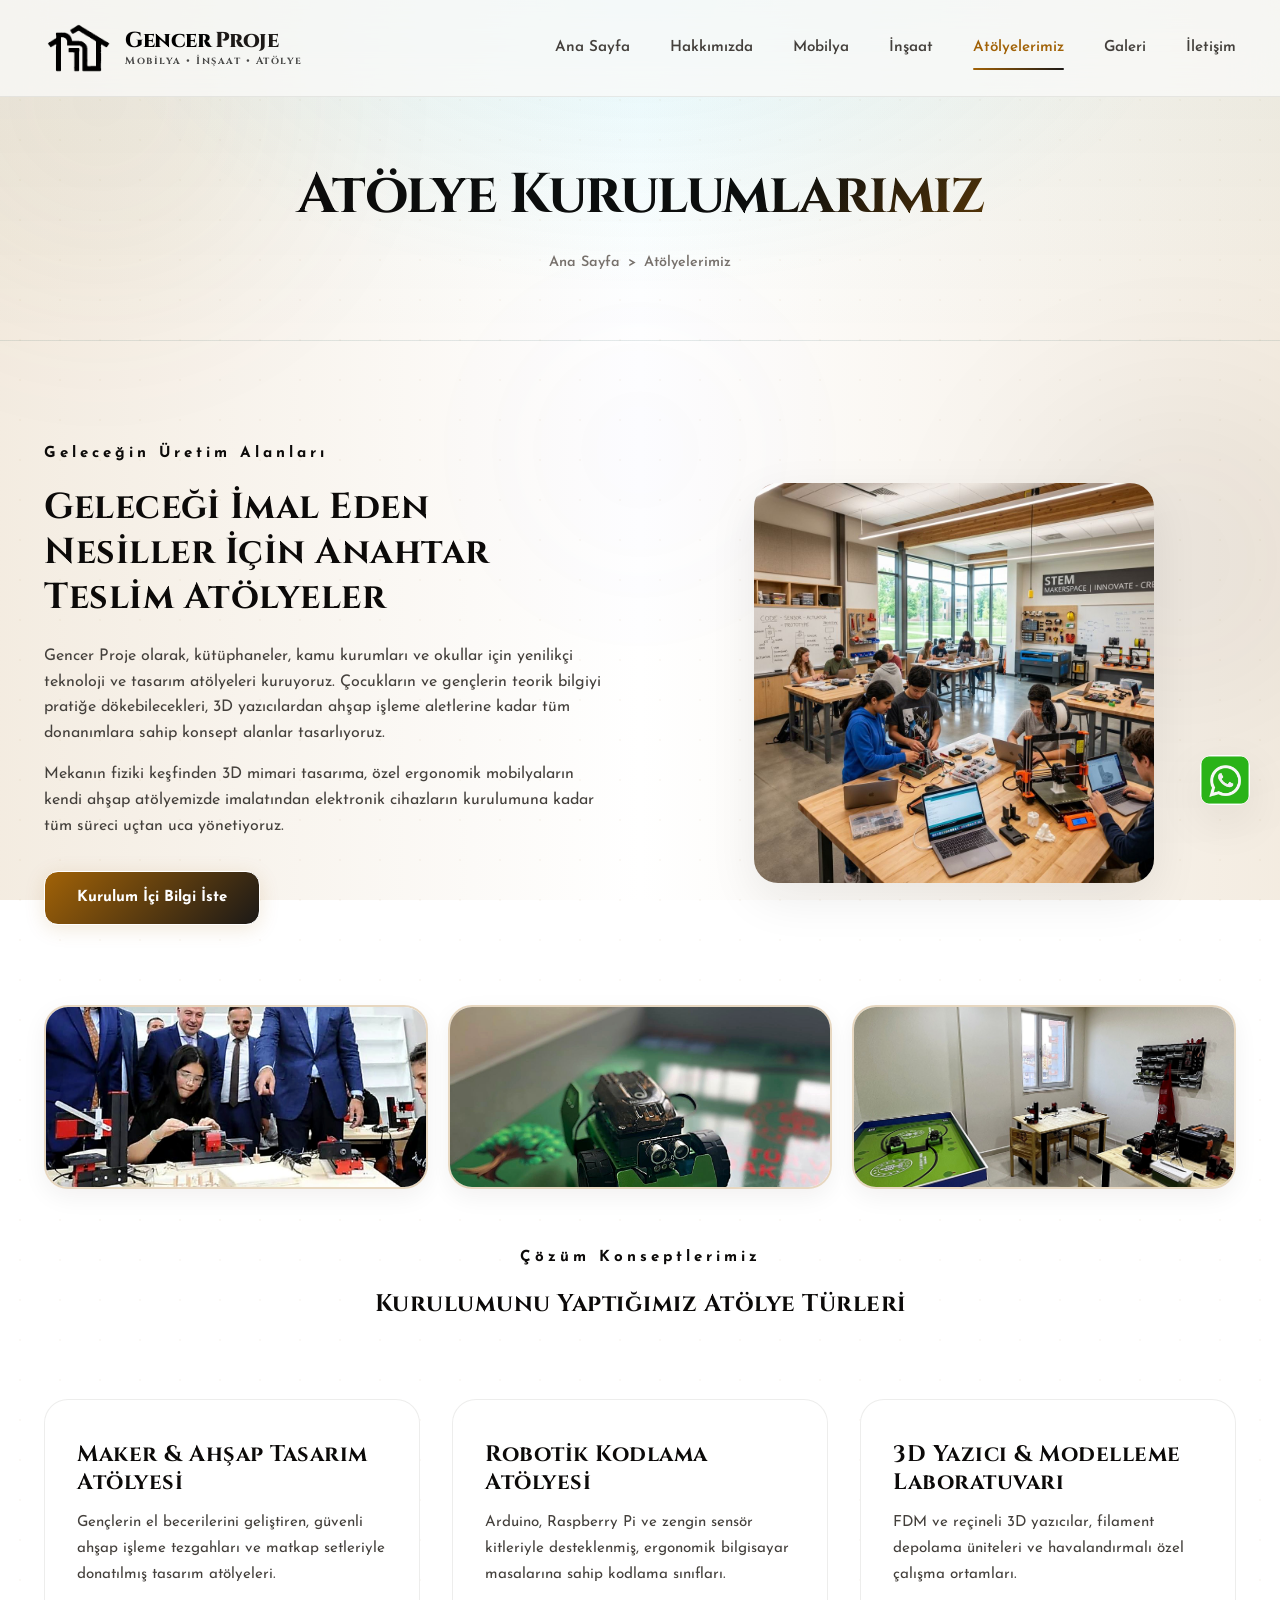
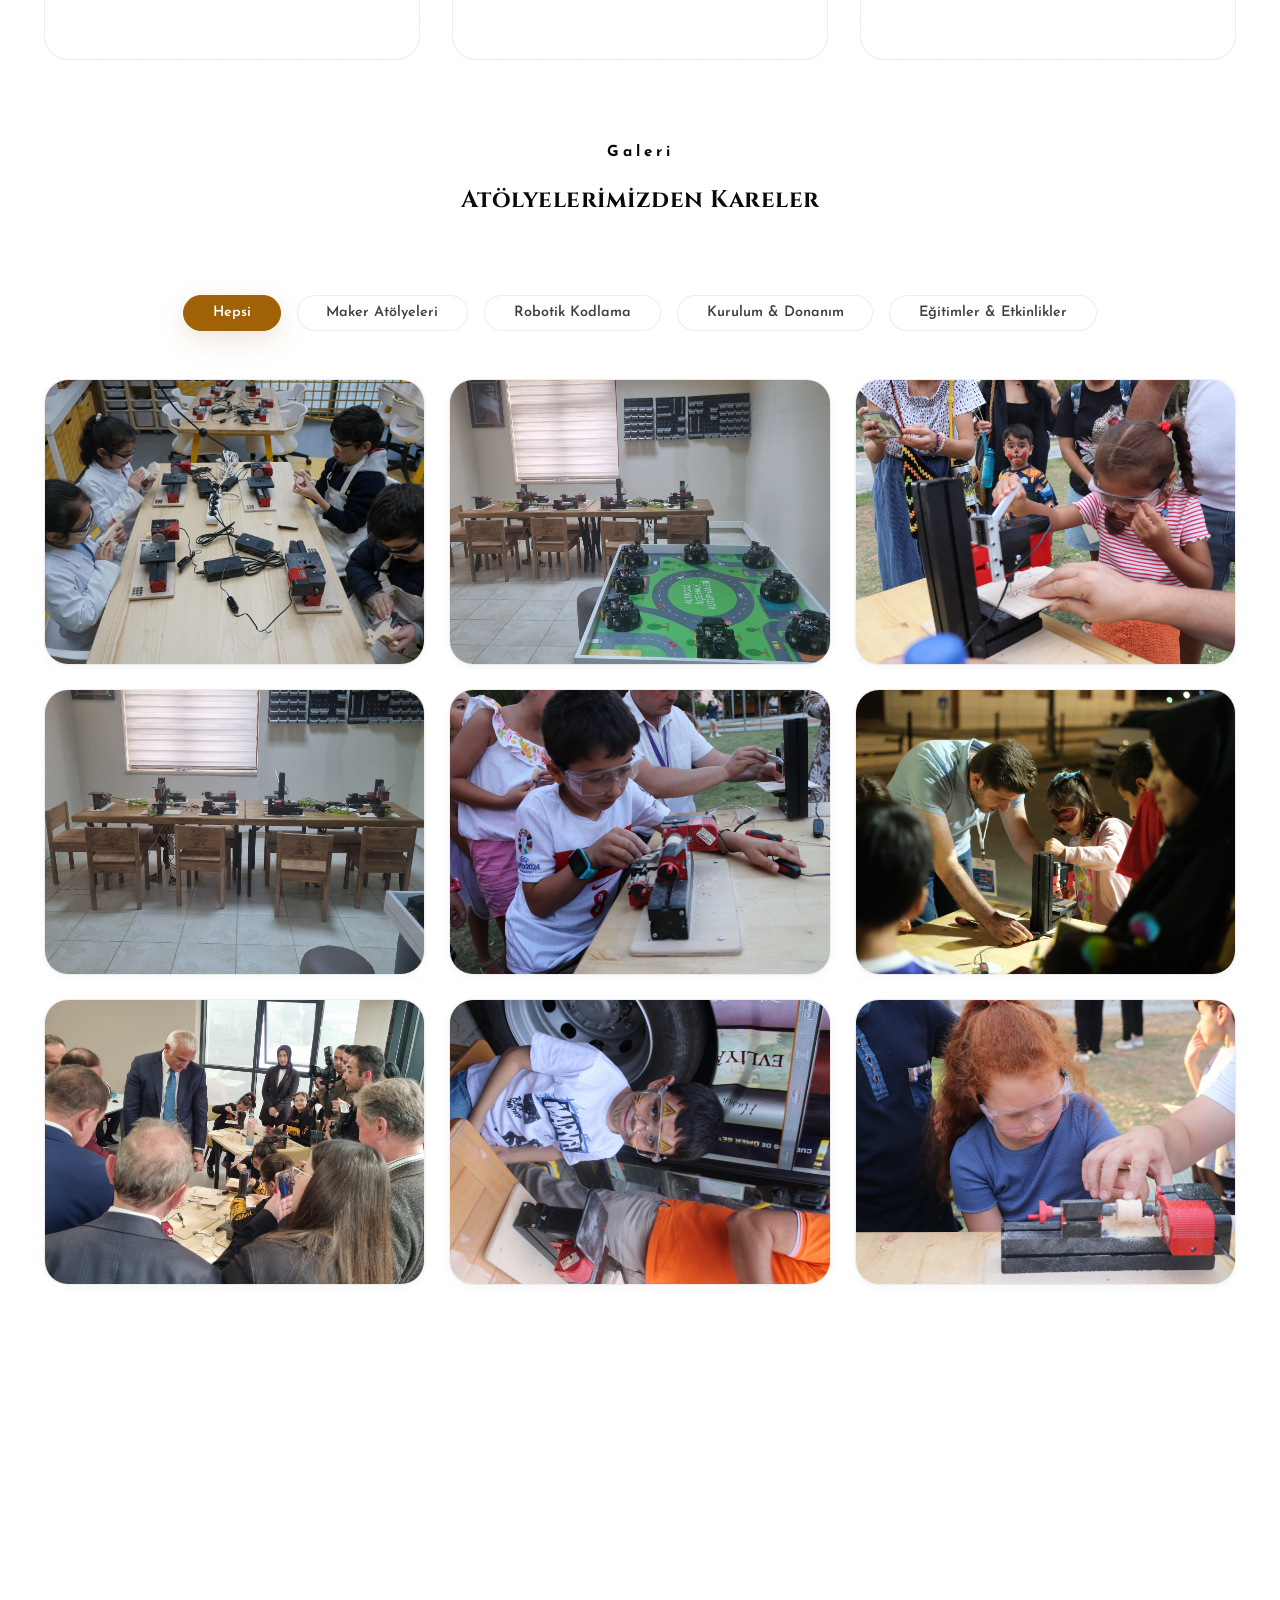
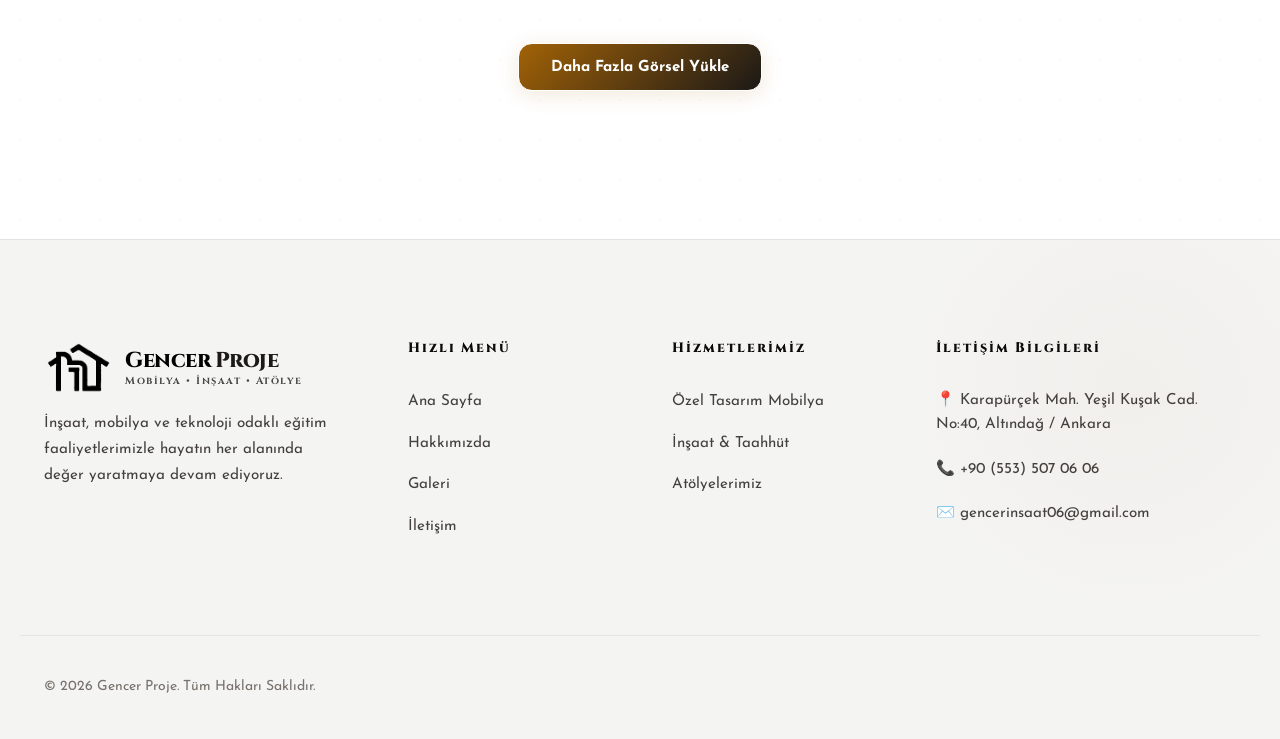
==== commit 86b90002: "Position 3 HD feature photos to span full container width in hero section of atolye.html without cli" ====
--- a/atolye.html
+++ b/atolye.html
@@ -5,7 +5,7 @@
     <meta name="viewport" content="width=device-width, initial-scale=1.0">
     <title>Teknoloji & Tasarım Atölyeleri Kurulumu | Gencer Proje</title>
     <meta name="description" content="Okullar ve kütüphaneler için robotik kodlama, 3D yazıcı ve maker ahşap tasarım atölyeleri anahtar teslim kurulum hizmeti.">
-    <link rel="stylesheet" href="style.css?v=26">
+    <link rel="stylesheet" href="style.css?v=27">
     <link rel="stylesheet" href="https://unpkg.com/aos@next/dist/aos.css" />
 </head>
 <body>
@@ -76,22 +76,22 @@
                     <p style="color: var(--text-secondary); margin-bottom: 1rem;">Gencer Proje olarak, kütüphaneler, kamu kurumları ve okullar için yenilikçi teknoloji ve tasarım atölyeleri kuruyoruz. Çocukların ve gençlerin teorik bilgiyi pratiğe dökebilecekleri, 3D yazıcılardan ahşap işleme aletlerine kadar tüm donanımlara sahip konsept alanlar tasarlıyoruz.</p>
                     <p style="color: var(--text-secondary); margin-bottom: 1rem;">Mekanın fiziki keşfinden 3D mimari tasarıma, özel ergonomik mobilyaların kendi ahşap atölyemizde imalatından elektronik cihazların kurulumuna kadar tüm süreci uçtan uca yönetiyoruz.</p>
                     <a href="iletisim.html" class="btn btn-primary" style="background-color: var(--color-accent); border-color: var(--color-accent); margin-top: 1rem;" id="btn-workshop-quote">Kurulum İçi Bilgi İste</a>
-                    
-                    <!-- Öne Çıkan Seçili 3 HD Fotoğraf -->
-                    <div class="hero-feature-photos" style="margin-top: 2rem; display: grid; grid-template-columns: repeat(3, 1fr); gap: 0.85rem;">
-                        <div class="feature-photo-card" style="border-radius: var(--radius-md); overflow: hidden; box-shadow: var(--shadow-md); border: 2px solid rgba(161, 98, 7, 0.2); transition: all 0.3s ease;">
-                            <img loading="lazy" src="images/atolye/hero-feature-1.jpg" alt="Maker & Ahşap Tasarım Etkinliği" style="width: 100%; height: 110px; object-fit: cover; display: block; cursor: pointer; transition: transform 0.3s ease;" onclick="window.open('images/atolye/hero-feature-1.jpg', '_blank')" onmouseover="this.style.transform='scale(1.08)'" onmouseout="this.style.transform='scale(1)'">
-                        </div>
-                        <div class="feature-photo-card" style="border-radius: var(--radius-md); overflow: hidden; box-shadow: var(--shadow-md); border: 2px solid rgba(161, 98, 7, 0.2); transition: all 0.3s ease;">
-                            <img loading="lazy" src="images/atolye/hero-feature-2.jpg" alt="Protokol Atölye İnceleme" style="width: 100%; height: 110px; object-fit: cover; display: block; cursor: pointer; transition: transform 0.3s ease;" onclick="window.open('images/atolye/hero-feature-2.jpg', '_blank')" onmouseover="this.style.transform='scale(1.08)'" onmouseout="this.style.transform='scale(1)'">
-                        </div>
-                        <div class="feature-photo-card" style="border-radius: var(--radius-md); overflow: hidden; box-shadow: var(--shadow-md); border: 2px solid rgba(161, 98, 7, 0.2); transition: all 0.3s ease;">
-                            <img loading="lazy" src="images/atolye/hero-feature-3.jpg" alt="Robotik Kodlama & Donanım Sınıfı" style="width: 100%; height: 110px; object-fit: cover; display: block; cursor: pointer; transition: transform 0.3s ease;" onclick="window.open('images/atolye/hero-feature-3.jpg', '_blank')" onmouseover="this.style.transform='scale(1.08)'" onmouseout="this.style.transform='scale(1)'">
-                        </div>
-                    </div>
                 </div>
                 <div data-aos="fade-left" data-aos-duration="1000">
                     <img loading="lazy" src="images/slider-atolye.jpg" alt="Maker ve Teknoloji Atölyesi" class="hero-img" style="max-height: 400px; display: block; margin: 0 auto; border-radius: var(--radius-lg); box-shadow: var(--shadow-lg);" id="workshop-main-img">
+                </div>
+            </div>
+
+            <!-- Öne Çıkan Seçili 3 HD Fotoğraf (Tüm Genişliği Kaplayan 3'lü Seri) -->
+            <div class="hero-feature-photos" data-aos="fade-up" data-aos-duration="1000" style="margin-top: 3rem; margin-bottom: 3.5rem; display: grid; grid-template-columns: repeat(3, 1fr); gap: 1.25rem; width: 100%;">
+                <div class="feature-photo-card" style="border-radius: var(--radius-lg); overflow: hidden; box-shadow: var(--shadow-md); border: 2px solid rgba(161, 98, 7, 0.25); background-color: var(--bg-card);">
+                    <img loading="lazy" src="images/atolye/hero-feature-1.jpg" alt="Maker & Ahşap Tasarım Etkinliği" style="width: 100%; height: 180px; object-fit: cover; display: block; user-select: none;">
+                </div>
+                <div class="feature-photo-card" style="border-radius: var(--radius-lg); overflow: hidden; box-shadow: var(--shadow-md); border: 2px solid rgba(161, 98, 7, 0.25); background-color: var(--bg-card);">
+                    <img loading="lazy" src="images/atolye/hero-feature-2.jpg" alt="Protokol Atölye İnceleme" style="width: 100%; height: 180px; object-fit: cover; display: block; user-select: none;">
+                </div>
+                <div class="feature-photo-card" style="border-radius: var(--radius-lg); overflow: hidden; box-shadow: var(--shadow-md); border: 2px solid rgba(161, 98, 7, 0.25); background-color: var(--bg-card);">
+                    <img loading="lazy" src="images/atolye/hero-feature-3.jpg" alt="Robotik Kodlama & Donanım Sınıfı" style="width: 100%; height: 180px; object-fit: cover; display: block; user-select: none;">
                 </div>
             </div>
 
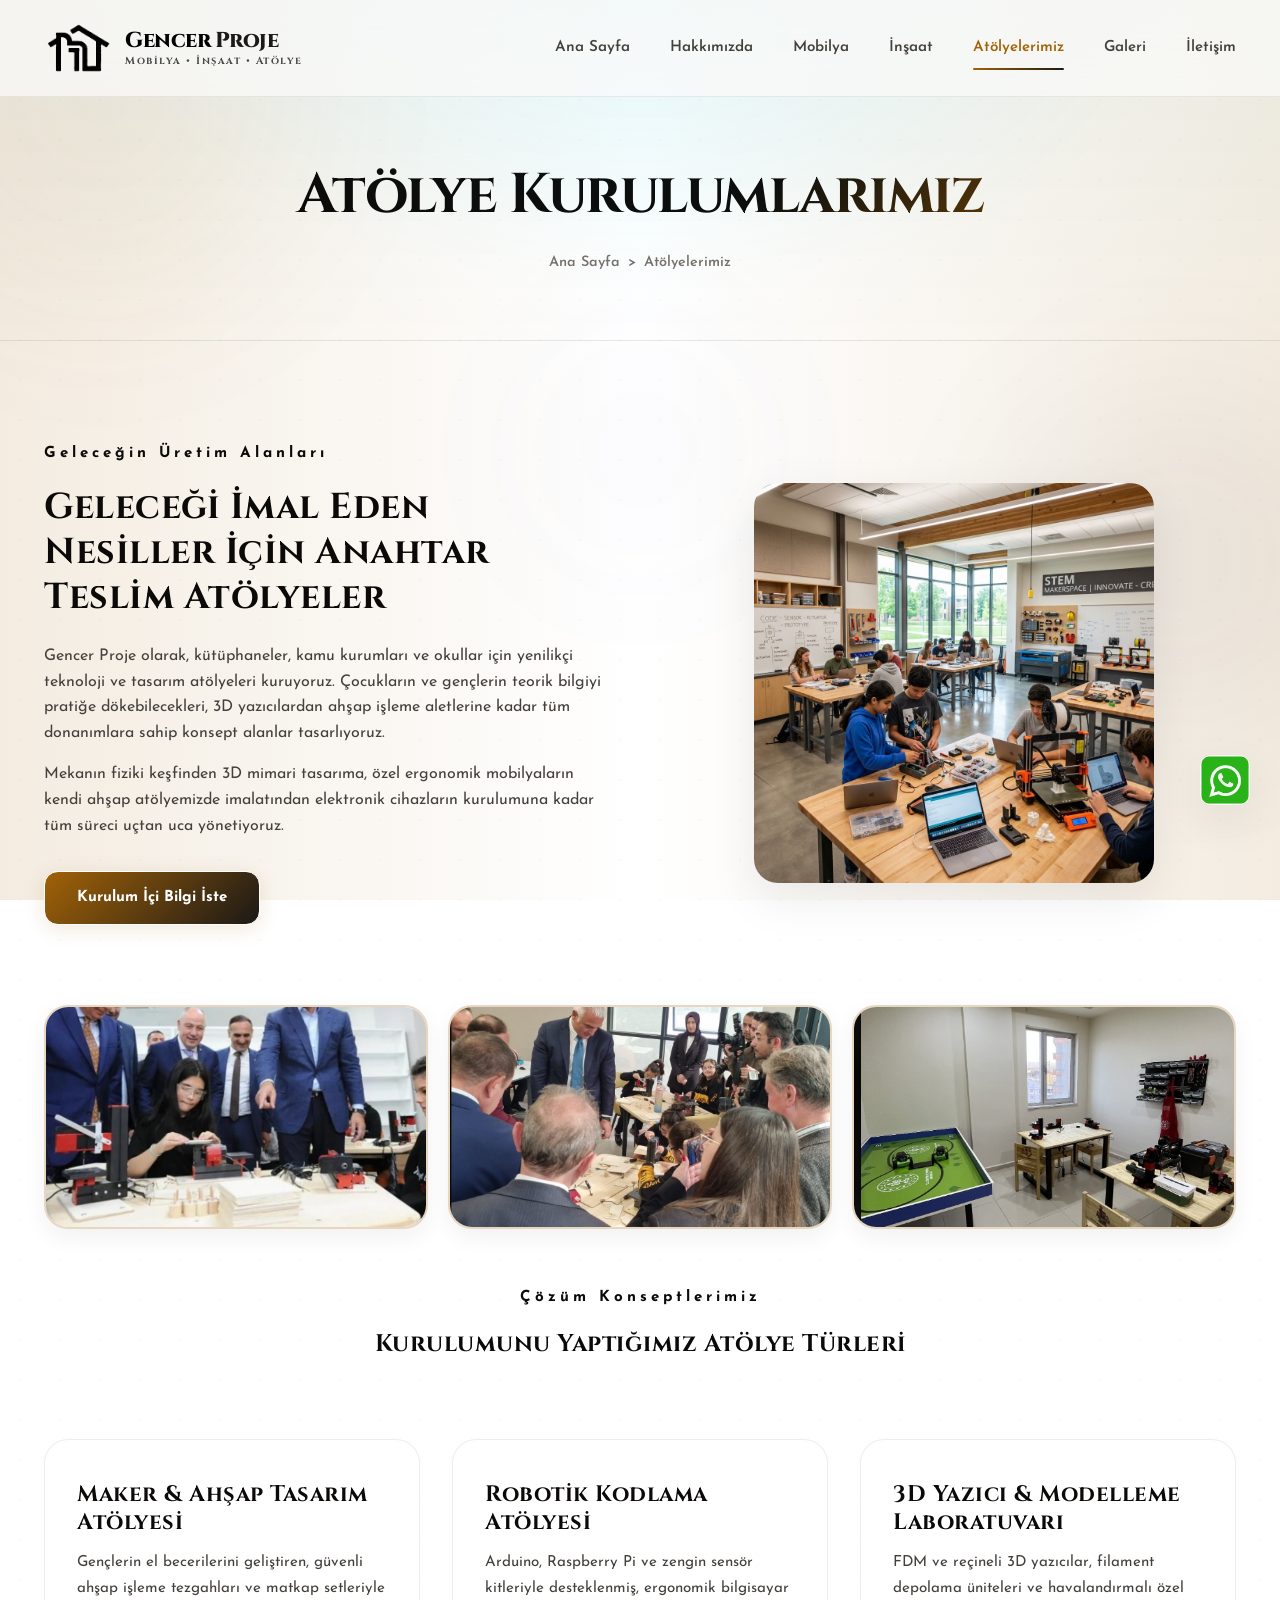
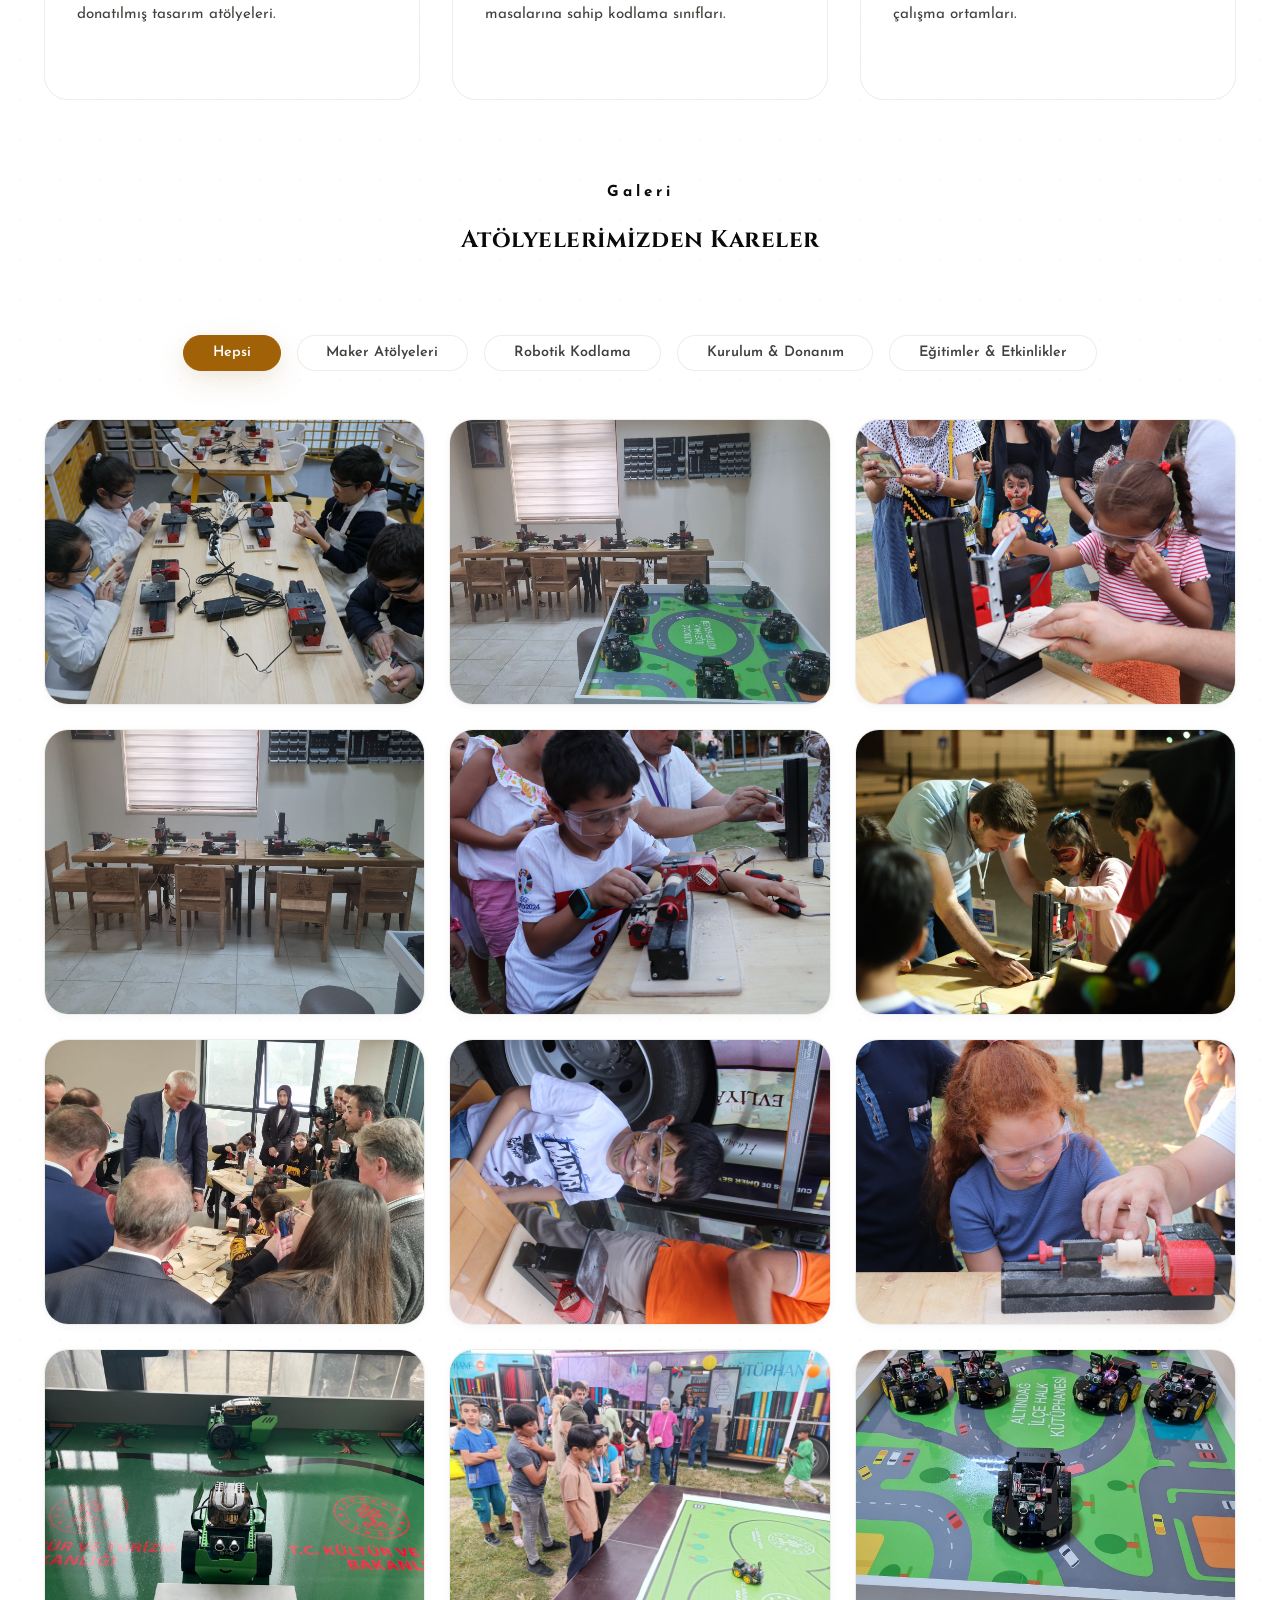
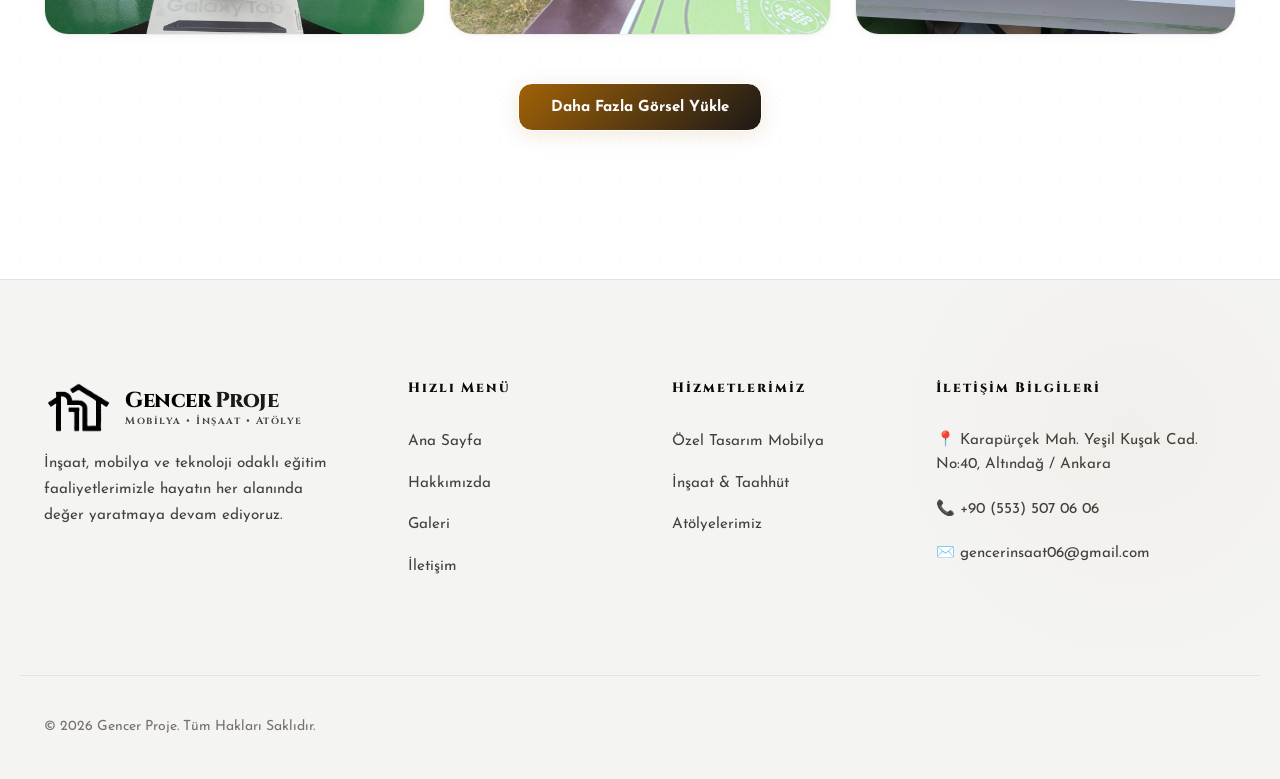
==== commit 0d0572d0: "Update hero feature photos using exact user uploaded screenshot files without click handlers" ====
--- a/atolye.html
+++ b/atolye.html
@@ -5,7 +5,7 @@
     <meta name="viewport" content="width=device-width, initial-scale=1.0">
     <title>Teknoloji & Tasarım Atölyeleri Kurulumu | Gencer Proje</title>
     <meta name="description" content="Okullar ve kütüphaneler için robotik kodlama, 3D yazıcı ve maker ahşap tasarım atölyeleri anahtar teslim kurulum hizmeti.">
-    <link rel="stylesheet" href="style.css?v=27">
+    <link rel="stylesheet" href="style.css?v=28">
     <link rel="stylesheet" href="https://unpkg.com/aos@next/dist/aos.css" />
 </head>
 <body>
@@ -83,15 +83,15 @@
             </div>
 
             <!-- Öne Çıkan Seçili 3 HD Fotoğraf (Tüm Genişliği Kaplayan 3'lü Seri) -->
-            <div class="hero-feature-photos" data-aos="fade-up" data-aos-duration="1000" style="margin-top: 3rem; margin-bottom: 3.5rem; display: grid; grid-template-columns: repeat(3, 1fr); gap: 1.25rem; width: 100%;">
+            <div class="hero-feature-photos" data-aos="fade-up" data-aos-duration="1000" style="margin-top: 2.5rem; margin-bottom: 3.5rem; display: grid; grid-template-columns: repeat(3, 1fr); gap: 1.25rem; width: 100%;">
                 <div class="feature-photo-card" style="border-radius: var(--radius-lg); overflow: hidden; box-shadow: var(--shadow-md); border: 2px solid rgba(161, 98, 7, 0.25); background-color: var(--bg-card);">
-                    <img loading="lazy" src="images/atolye/hero-feature-1.jpg" alt="Maker & Ahşap Tasarım Etkinliği" style="width: 100%; height: 180px; object-fit: cover; display: block; user-select: none;">
+                    <img loading="lazy" src="images/atolye/hero-feature-1.jpg" alt="Bakanlık & Protokol Ahşap Atölyesi İncelemesi" style="width: 100%; height: 220px; object-fit: cover; display: block; user-select: none;">
                 </div>
                 <div class="feature-photo-card" style="border-radius: var(--radius-lg); overflow: hidden; box-shadow: var(--shadow-md); border: 2px solid rgba(161, 98, 7, 0.25); background-color: var(--bg-card);">
-                    <img loading="lazy" src="images/atolye/hero-feature-2.jpg" alt="Protokol Atölye İnceleme" style="width: 100%; height: 180px; object-fit: cover; display: block; user-select: none;">
+                    <img loading="lazy" src="images/atolye/hero-feature-2.jpg" alt="Basın & Açılış Töreni Etkinliği" style="width: 100%; height: 220px; object-fit: cover; display: block; user-select: none;">
                 </div>
                 <div class="feature-photo-card" style="border-radius: var(--radius-lg); overflow: hidden; box-shadow: var(--shadow-md); border: 2px solid rgba(161, 98, 7, 0.25); background-color: var(--bg-card);">
-                    <img loading="lazy" src="images/atolye/hero-feature-3.jpg" alt="Robotik Kodlama & Donanım Sınıfı" style="width: 100%; height: 180px; object-fit: cover; display: block; user-select: none;">
+                    <img loading="lazy" src="images/atolye/hero-feature-3.jpg" alt="Robotik Kodlama & Donanım Sınıf Kurulumu" style="width: 100%; height: 220px; object-fit: cover; display: block; user-select: none;">
                 </div>
             </div>
 
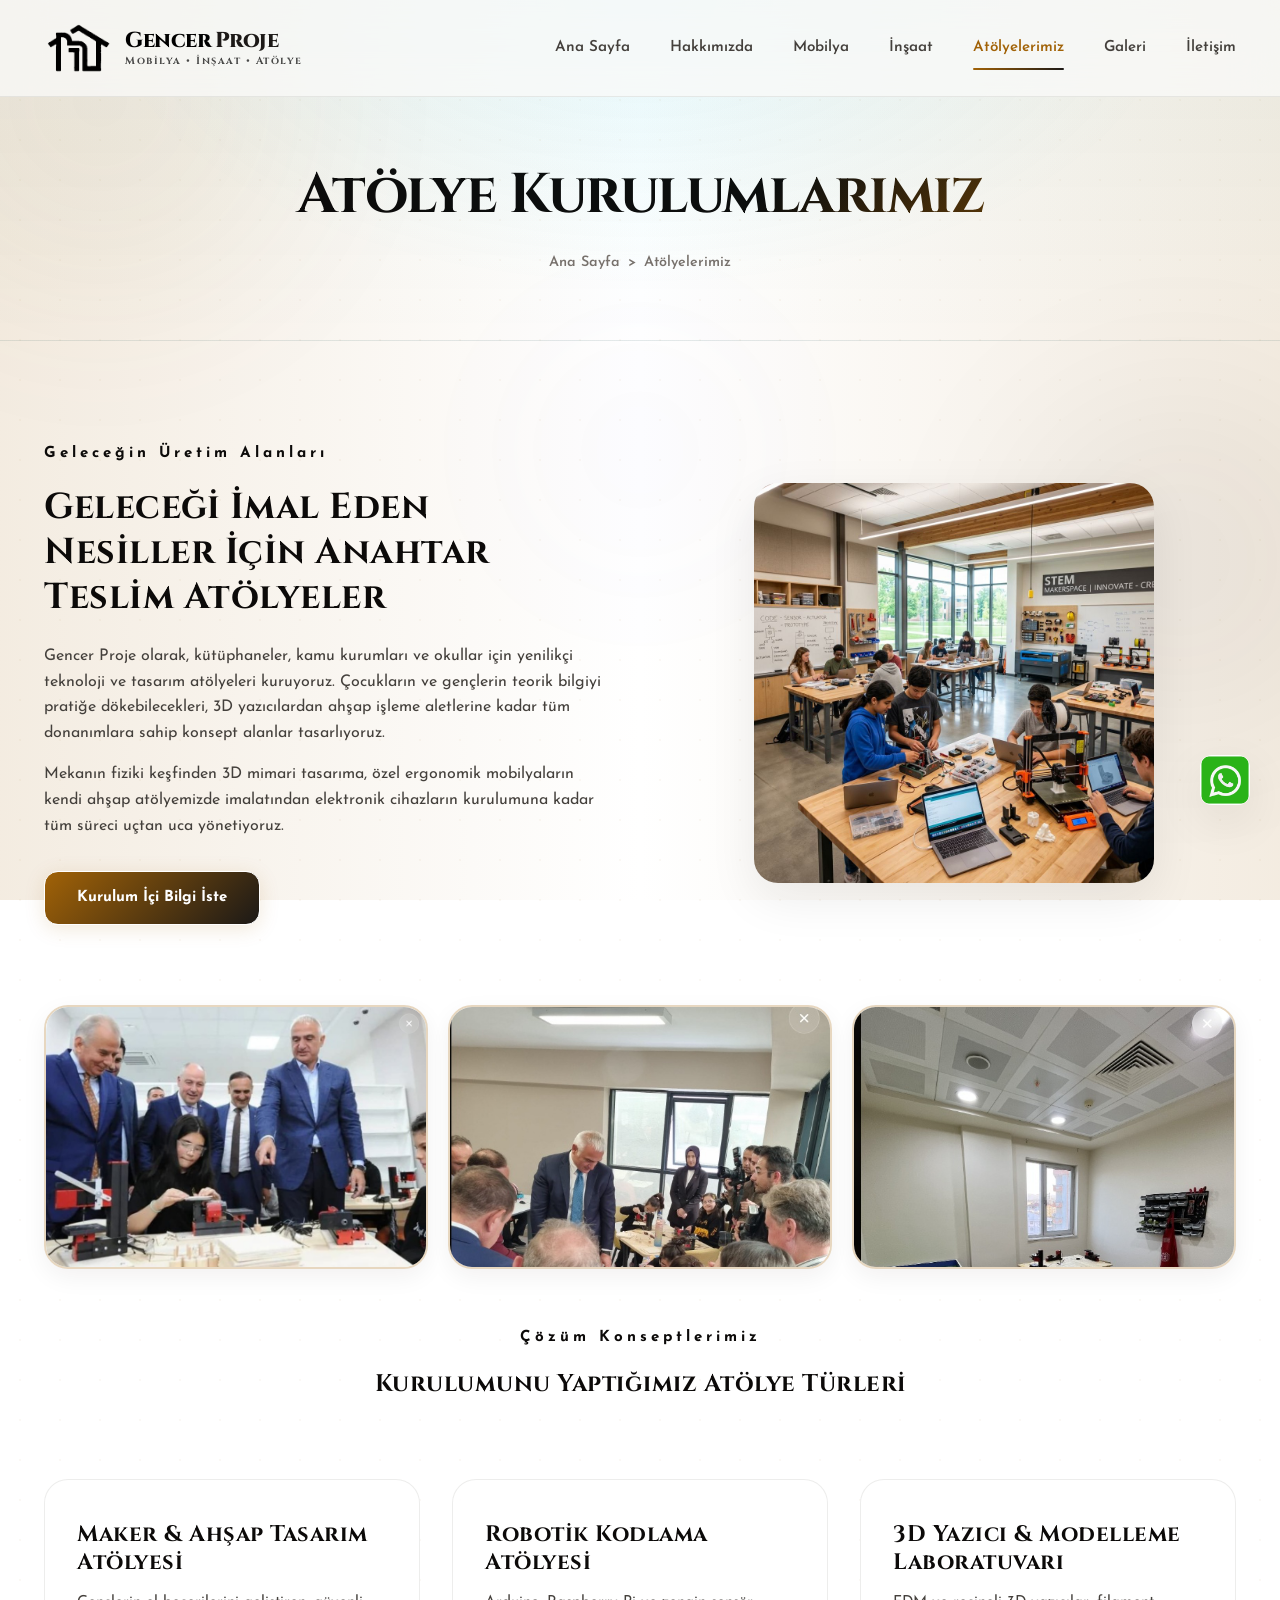
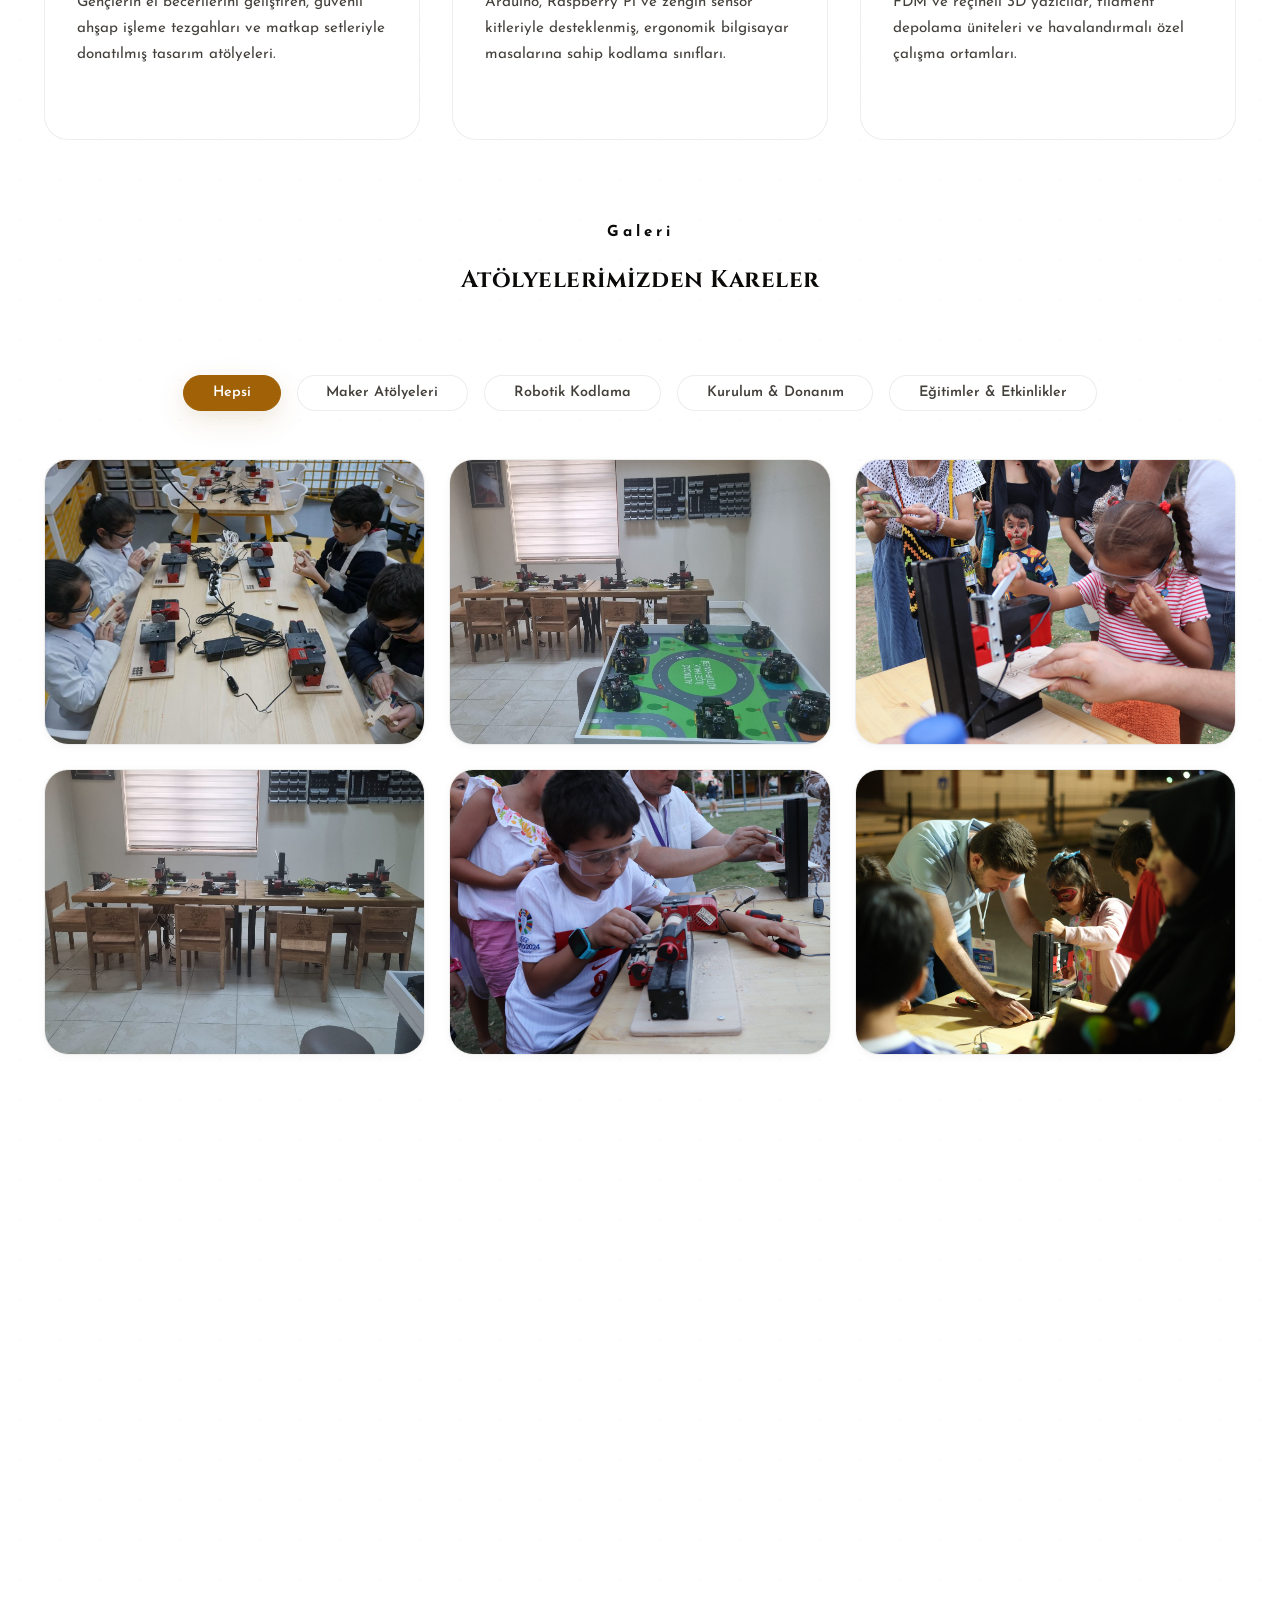
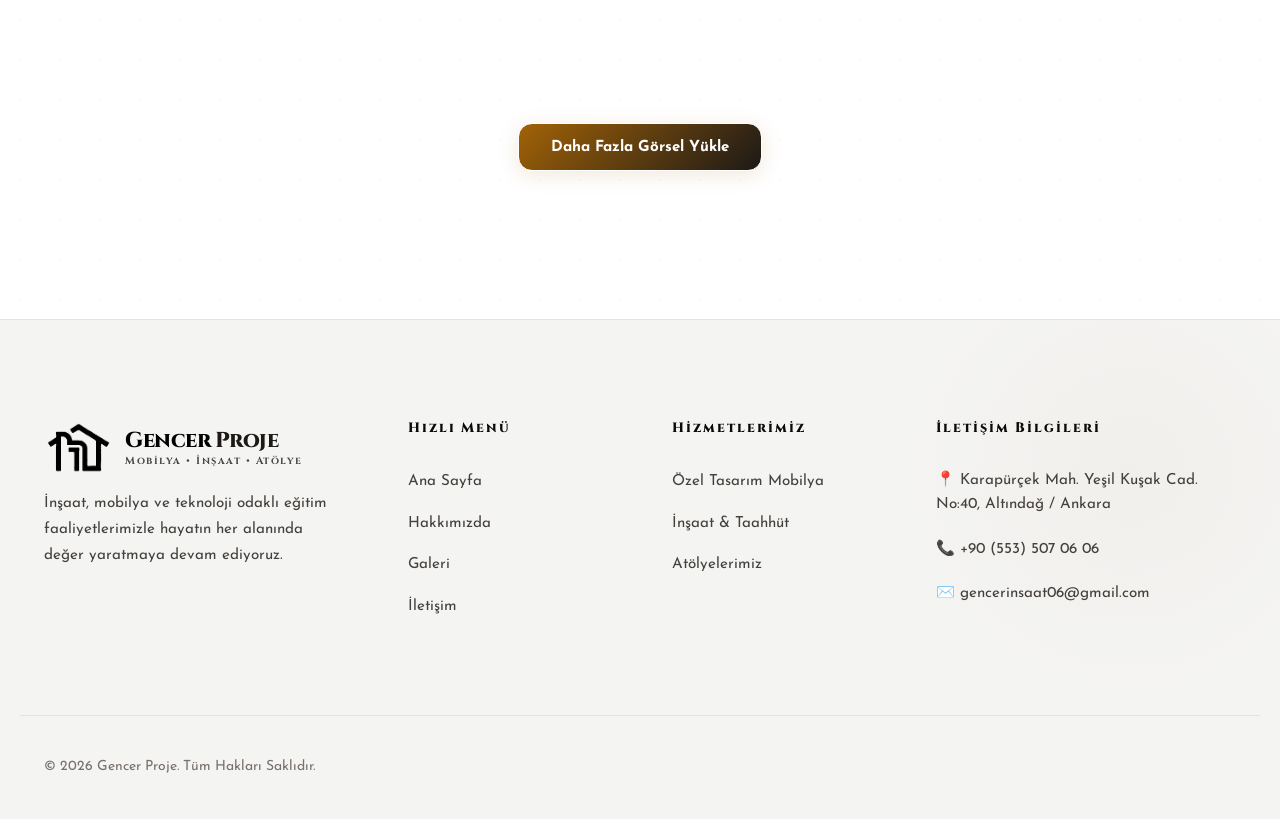
==== commit 9c444776: "Adjust object-position to top center and height to 260px so minister face is fully visible on hero f" ====
--- a/atolye.html
+++ b/atolye.html
@@ -5,7 +5,7 @@
     <meta name="viewport" content="width=device-width, initial-scale=1.0">
     <title>Teknoloji & Tasarım Atölyeleri Kurulumu | Gencer Proje</title>
     <meta name="description" content="Okullar ve kütüphaneler için robotik kodlama, 3D yazıcı ve maker ahşap tasarım atölyeleri anahtar teslim kurulum hizmeti.">
-    <link rel="stylesheet" href="style.css?v=28">
+    <link rel="stylesheet" href="style.css?v=29">
     <link rel="stylesheet" href="https://unpkg.com/aos@next/dist/aos.css" />
 </head>
 <body>
@@ -85,13 +85,13 @@
             <!-- Öne Çıkan Seçili 3 HD Fotoğraf (Tüm Genişliği Kaplayan 3'lü Seri) -->
             <div class="hero-feature-photos" data-aos="fade-up" data-aos-duration="1000" style="margin-top: 2.5rem; margin-bottom: 3.5rem; display: grid; grid-template-columns: repeat(3, 1fr); gap: 1.25rem; width: 100%;">
                 <div class="feature-photo-card" style="border-radius: var(--radius-lg); overflow: hidden; box-shadow: var(--shadow-md); border: 2px solid rgba(161, 98, 7, 0.25); background-color: var(--bg-card);">
-                    <img loading="lazy" src="images/atolye/hero-feature-1.jpg" alt="Bakanlık & Protokol Ahşap Atölyesi İncelemesi" style="width: 100%; height: 220px; object-fit: cover; display: block; user-select: none;">
+                    <img loading="lazy" src="images/atolye/hero-feature-1.jpg" alt="Bakanlık & Protokol Ahşap Atölyesi İncelemesi" style="width: 100%; height: 260px; object-fit: cover; object-position: top center; display: block; user-select: none;">
                 </div>
                 <div class="feature-photo-card" style="border-radius: var(--radius-lg); overflow: hidden; box-shadow: var(--shadow-md); border: 2px solid rgba(161, 98, 7, 0.25); background-color: var(--bg-card);">
-                    <img loading="lazy" src="images/atolye/hero-feature-2.jpg" alt="Basın & Açılış Töreni Etkinliği" style="width: 100%; height: 220px; object-fit: cover; display: block; user-select: none;">
+                    <img loading="lazy" src="images/atolye/hero-feature-2.jpg" alt="Basın & Açılış Töreni Etkinliği" style="width: 100%; height: 260px; object-fit: cover; object-position: top center; display: block; user-select: none;">
                 </div>
                 <div class="feature-photo-card" style="border-radius: var(--radius-lg); overflow: hidden; box-shadow: var(--shadow-md); border: 2px solid rgba(161, 98, 7, 0.25); background-color: var(--bg-card);">
-                    <img loading="lazy" src="images/atolye/hero-feature-3.jpg" alt="Robotik Kodlama & Donanım Sınıf Kurulumu" style="width: 100%; height: 220px; object-fit: cover; display: block; user-select: none;">
+                    <img loading="lazy" src="images/atolye/hero-feature-3.jpg" alt="Robotik Kodlama & Donanım Sınıf Kurulumu" style="width: 100%; height: 260px; object-fit: cover; object-position: top center; display: block; user-select: none;">
                 </div>
             </div>
 
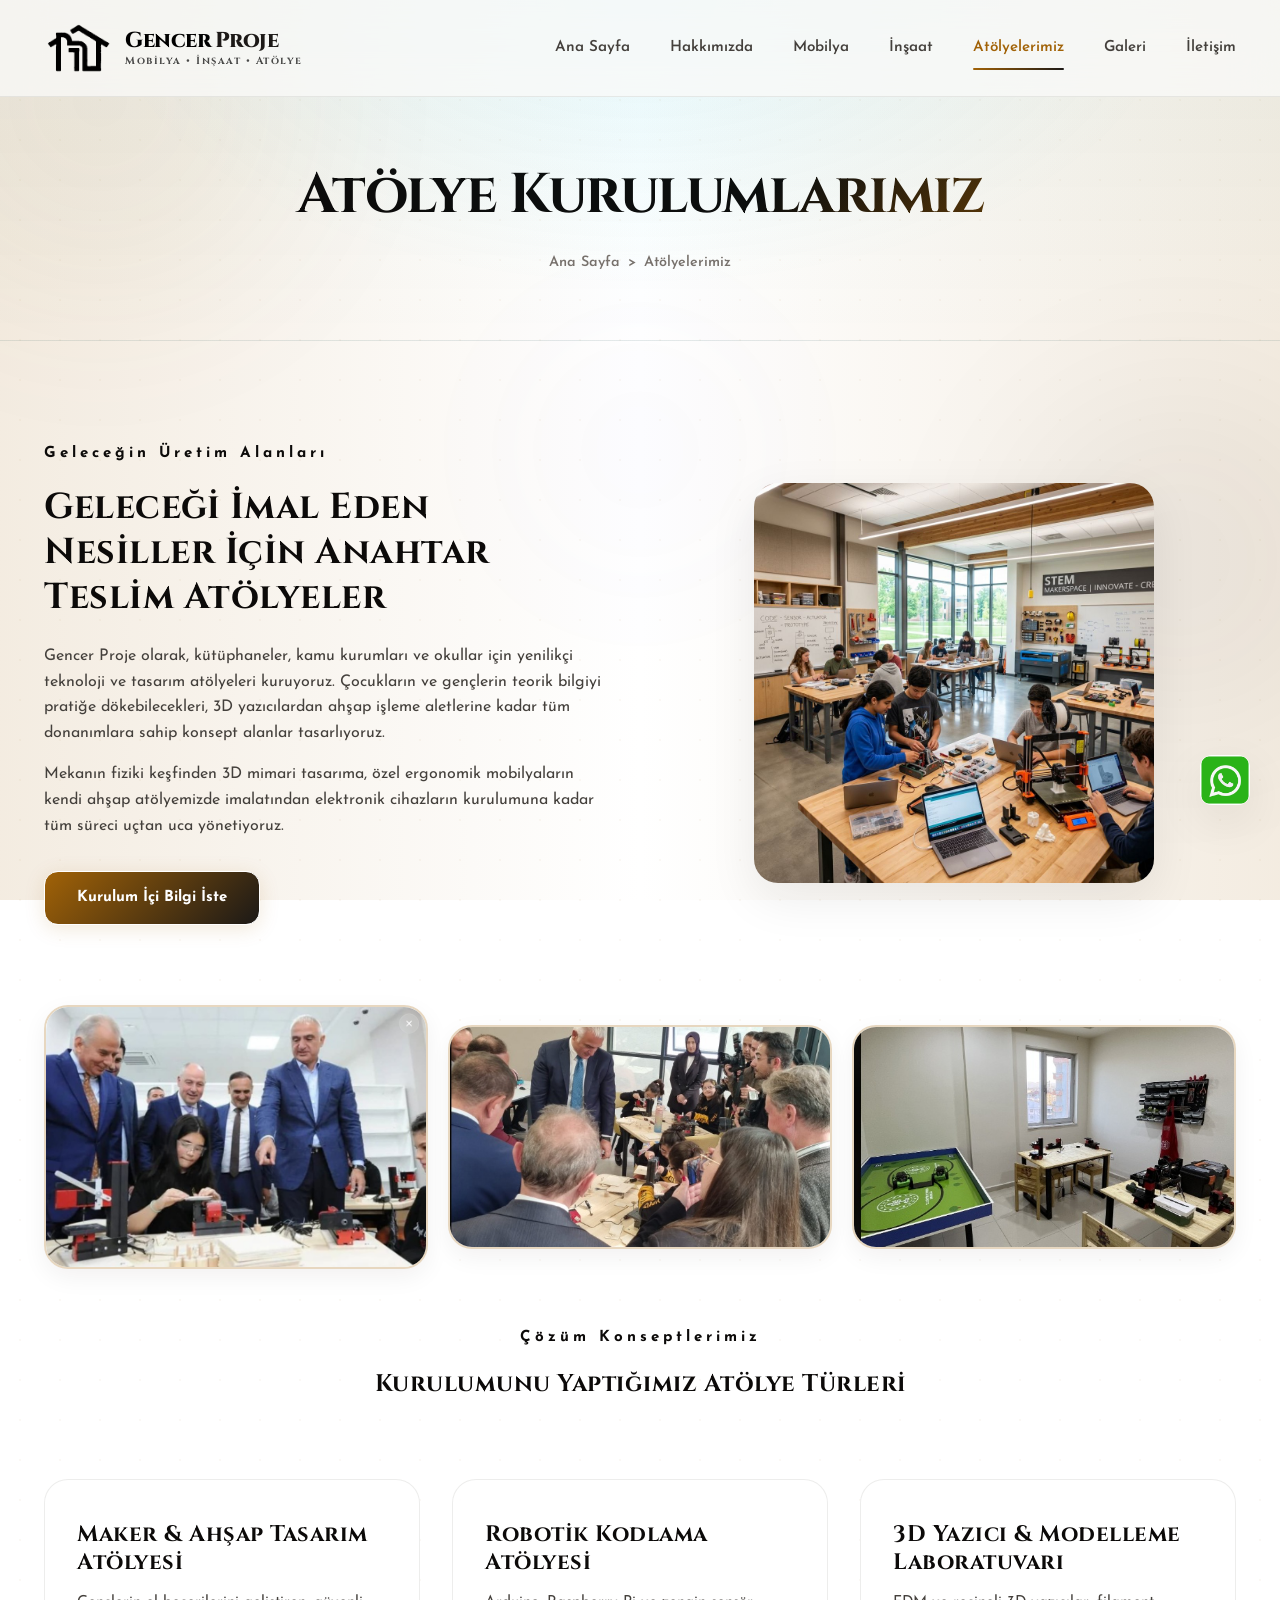
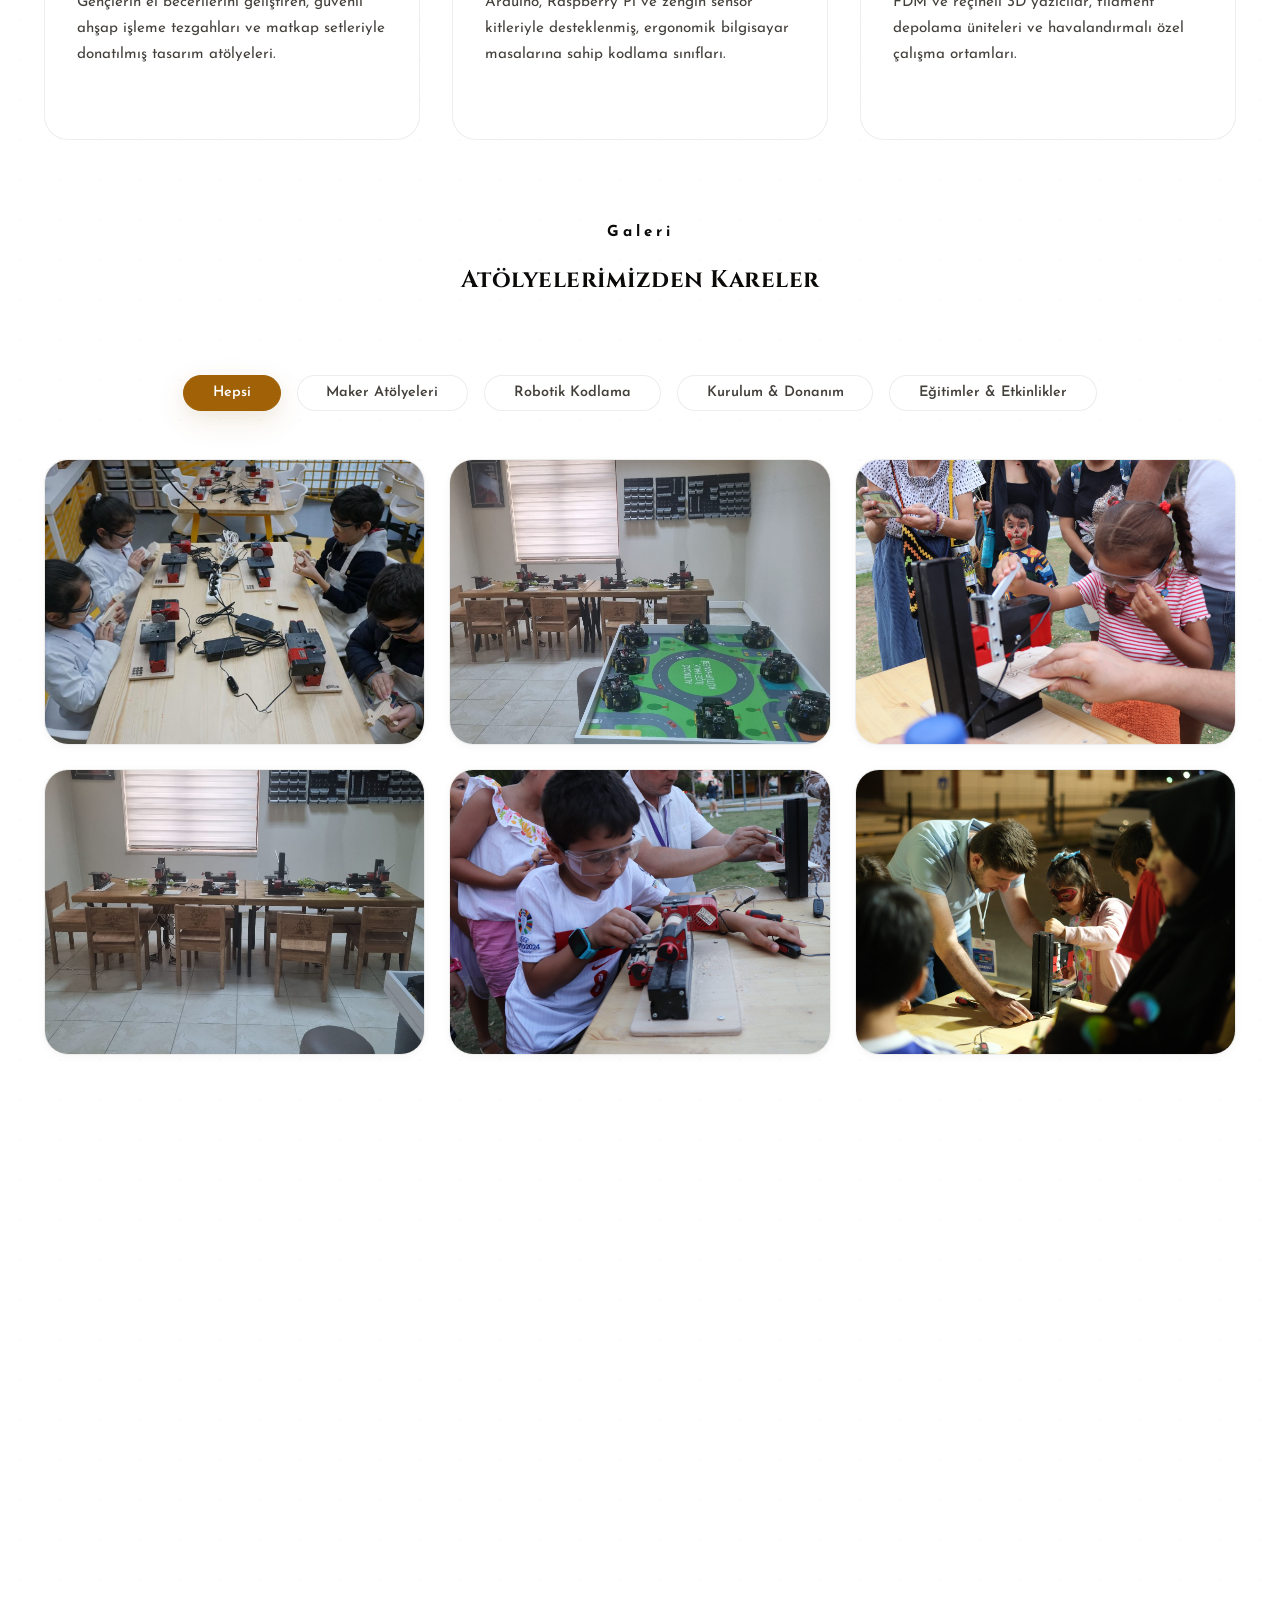
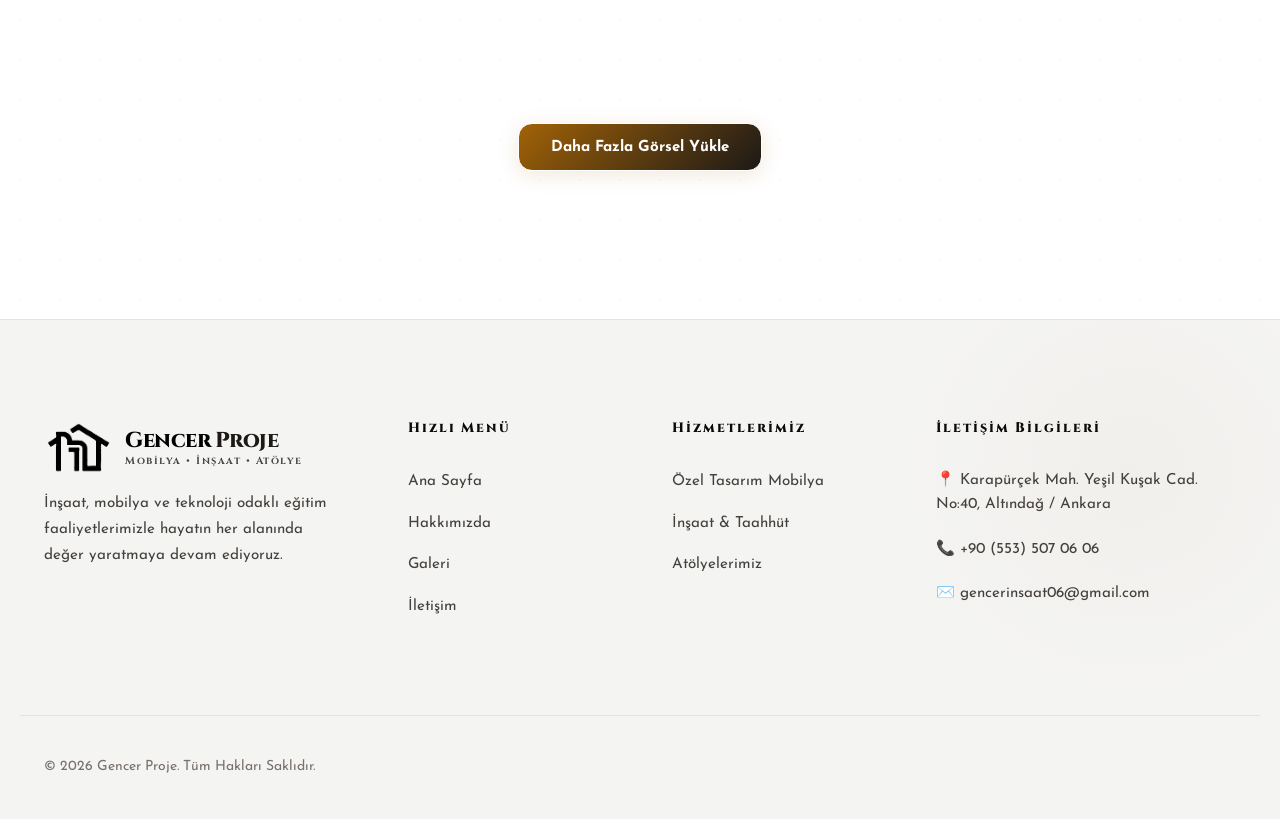
==== commit 26a2f48f: "Keep top position focus ONLY on 1st photo and revert 2nd and 3rd photos to standard positioning" ====
--- a/atolye.html
+++ b/atolye.html
@@ -5,7 +5,7 @@
     <meta name="viewport" content="width=device-width, initial-scale=1.0">
     <title>Teknoloji & Tasarım Atölyeleri Kurulumu | Gencer Proje</title>
     <meta name="description" content="Okullar ve kütüphaneler için robotik kodlama, 3D yazıcı ve maker ahşap tasarım atölyeleri anahtar teslim kurulum hizmeti.">
-    <link rel="stylesheet" href="style.css?v=29">
+    <link rel="stylesheet" href="style.css?v=30">
     <link rel="stylesheet" href="https://unpkg.com/aos@next/dist/aos.css" />
 </head>
 <body>
@@ -83,15 +83,15 @@
             </div>
 
             <!-- Öne Çıkan Seçili 3 HD Fotoğraf (Tüm Genişliği Kaplayan 3'lü Seri) -->
-            <div class="hero-feature-photos" data-aos="fade-up" data-aos-duration="1000" style="margin-top: 2.5rem; margin-bottom: 3.5rem; display: grid; grid-template-columns: repeat(3, 1fr); gap: 1.25rem; width: 100%;">
+            <div class="hero-feature-photos" data-aos="fade-up" data-aos-duration="1000" style="margin-top: 2.5rem; margin-bottom: 3.5rem; display: grid; grid-template-columns: repeat(3, 1fr); gap: 1.25rem; width: 100%; align-items: center;">
                 <div class="feature-photo-card" style="border-radius: var(--radius-lg); overflow: hidden; box-shadow: var(--shadow-md); border: 2px solid rgba(161, 98, 7, 0.25); background-color: var(--bg-card);">
                     <img loading="lazy" src="images/atolye/hero-feature-1.jpg" alt="Bakanlık & Protokol Ahşap Atölyesi İncelemesi" style="width: 100%; height: 260px; object-fit: cover; object-position: top center; display: block; user-select: none;">
                 </div>
                 <div class="feature-photo-card" style="border-radius: var(--radius-lg); overflow: hidden; box-shadow: var(--shadow-md); border: 2px solid rgba(161, 98, 7, 0.25); background-color: var(--bg-card);">
-                    <img loading="lazy" src="images/atolye/hero-feature-2.jpg" alt="Basın & Açılış Töreni Etkinliği" style="width: 100%; height: 260px; object-fit: cover; object-position: top center; display: block; user-select: none;">
+                    <img loading="lazy" src="images/atolye/hero-feature-2.jpg" alt="Basın & Açılış Töreni Etkinliği" style="width: 100%; height: 220px; object-fit: cover; object-position: center; display: block; user-select: none;">
                 </div>
                 <div class="feature-photo-card" style="border-radius: var(--radius-lg); overflow: hidden; box-shadow: var(--shadow-md); border: 2px solid rgba(161, 98, 7, 0.25); background-color: var(--bg-card);">
-                    <img loading="lazy" src="images/atolye/hero-feature-3.jpg" alt="Robotik Kodlama & Donanım Sınıf Kurulumu" style="width: 100%; height: 260px; object-fit: cover; object-position: top center; display: block; user-select: none;">
+                    <img loading="lazy" src="images/atolye/hero-feature-3.jpg" alt="Robotik Kodlama & Donanım Sınıf Kurulumu" style="width: 100%; height: 220px; object-fit: cover; object-position: center; display: block; user-select: none;">
                 </div>
             </div>
 
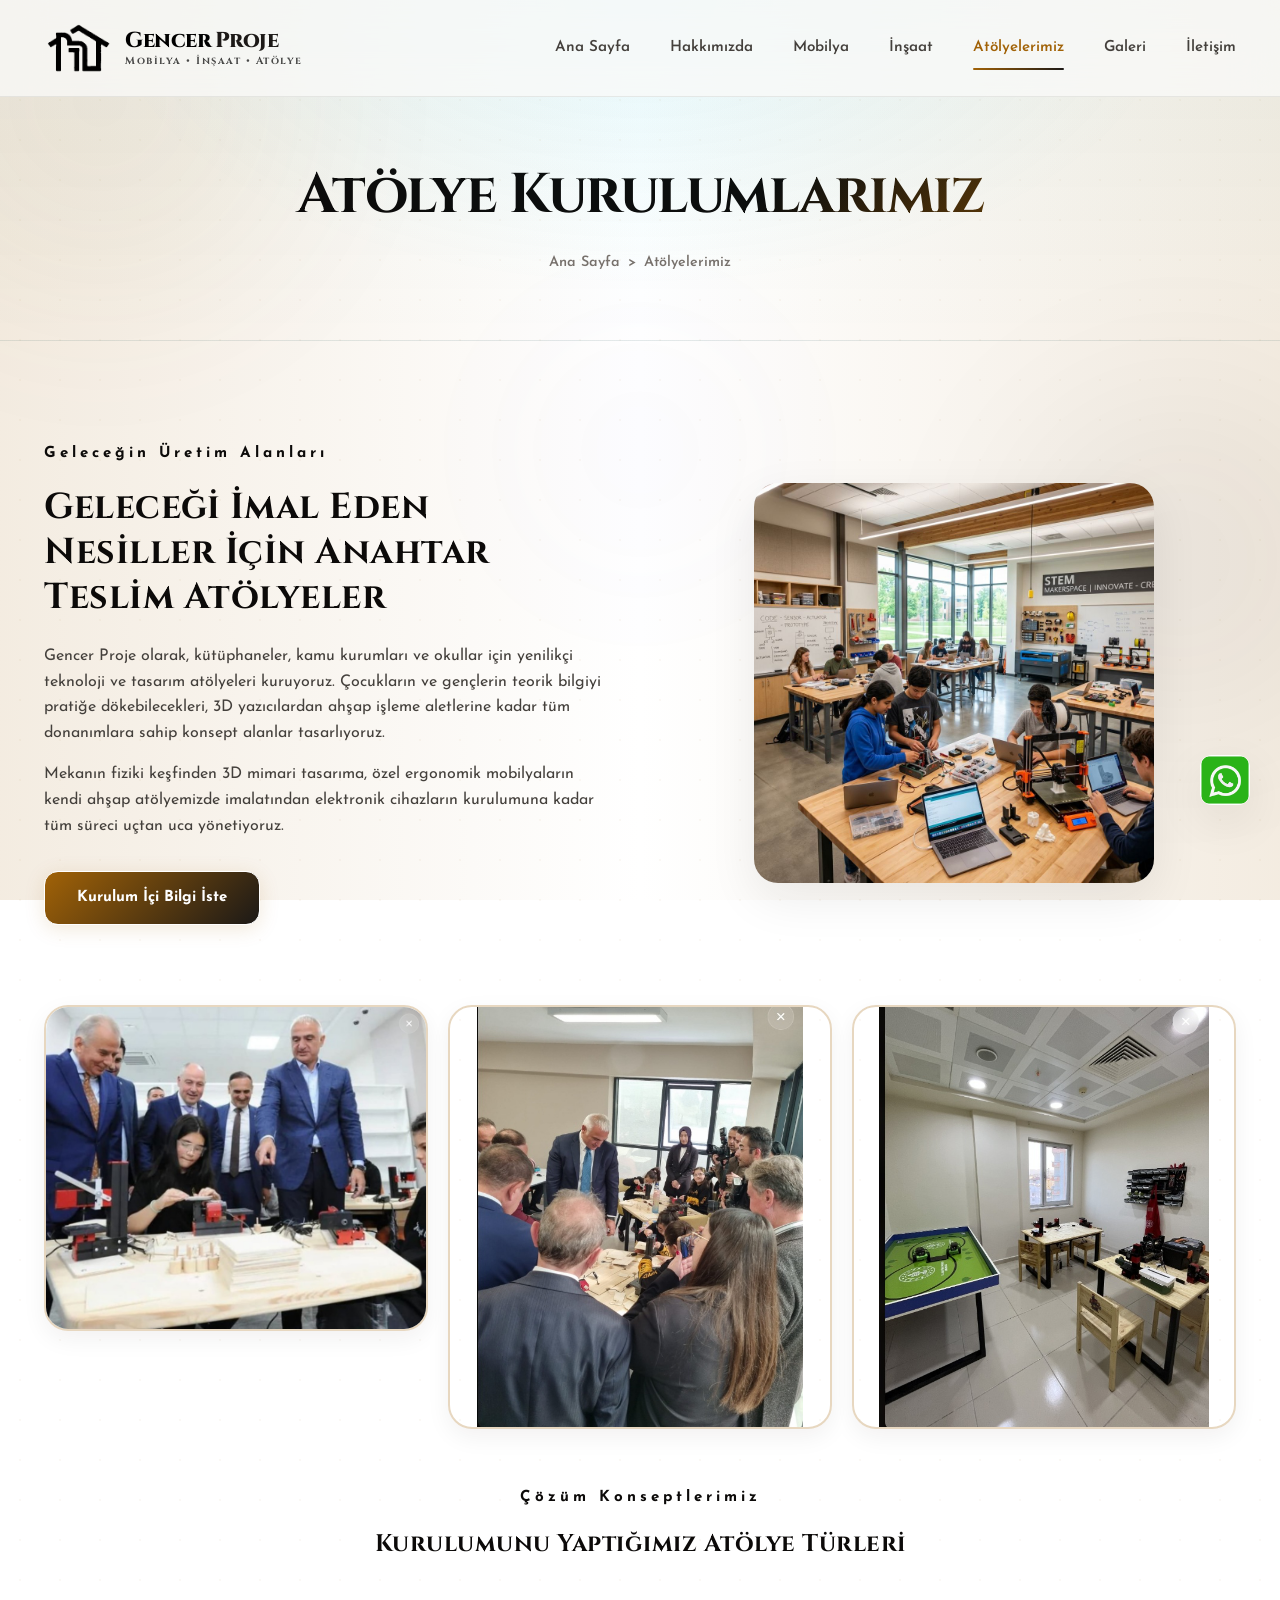
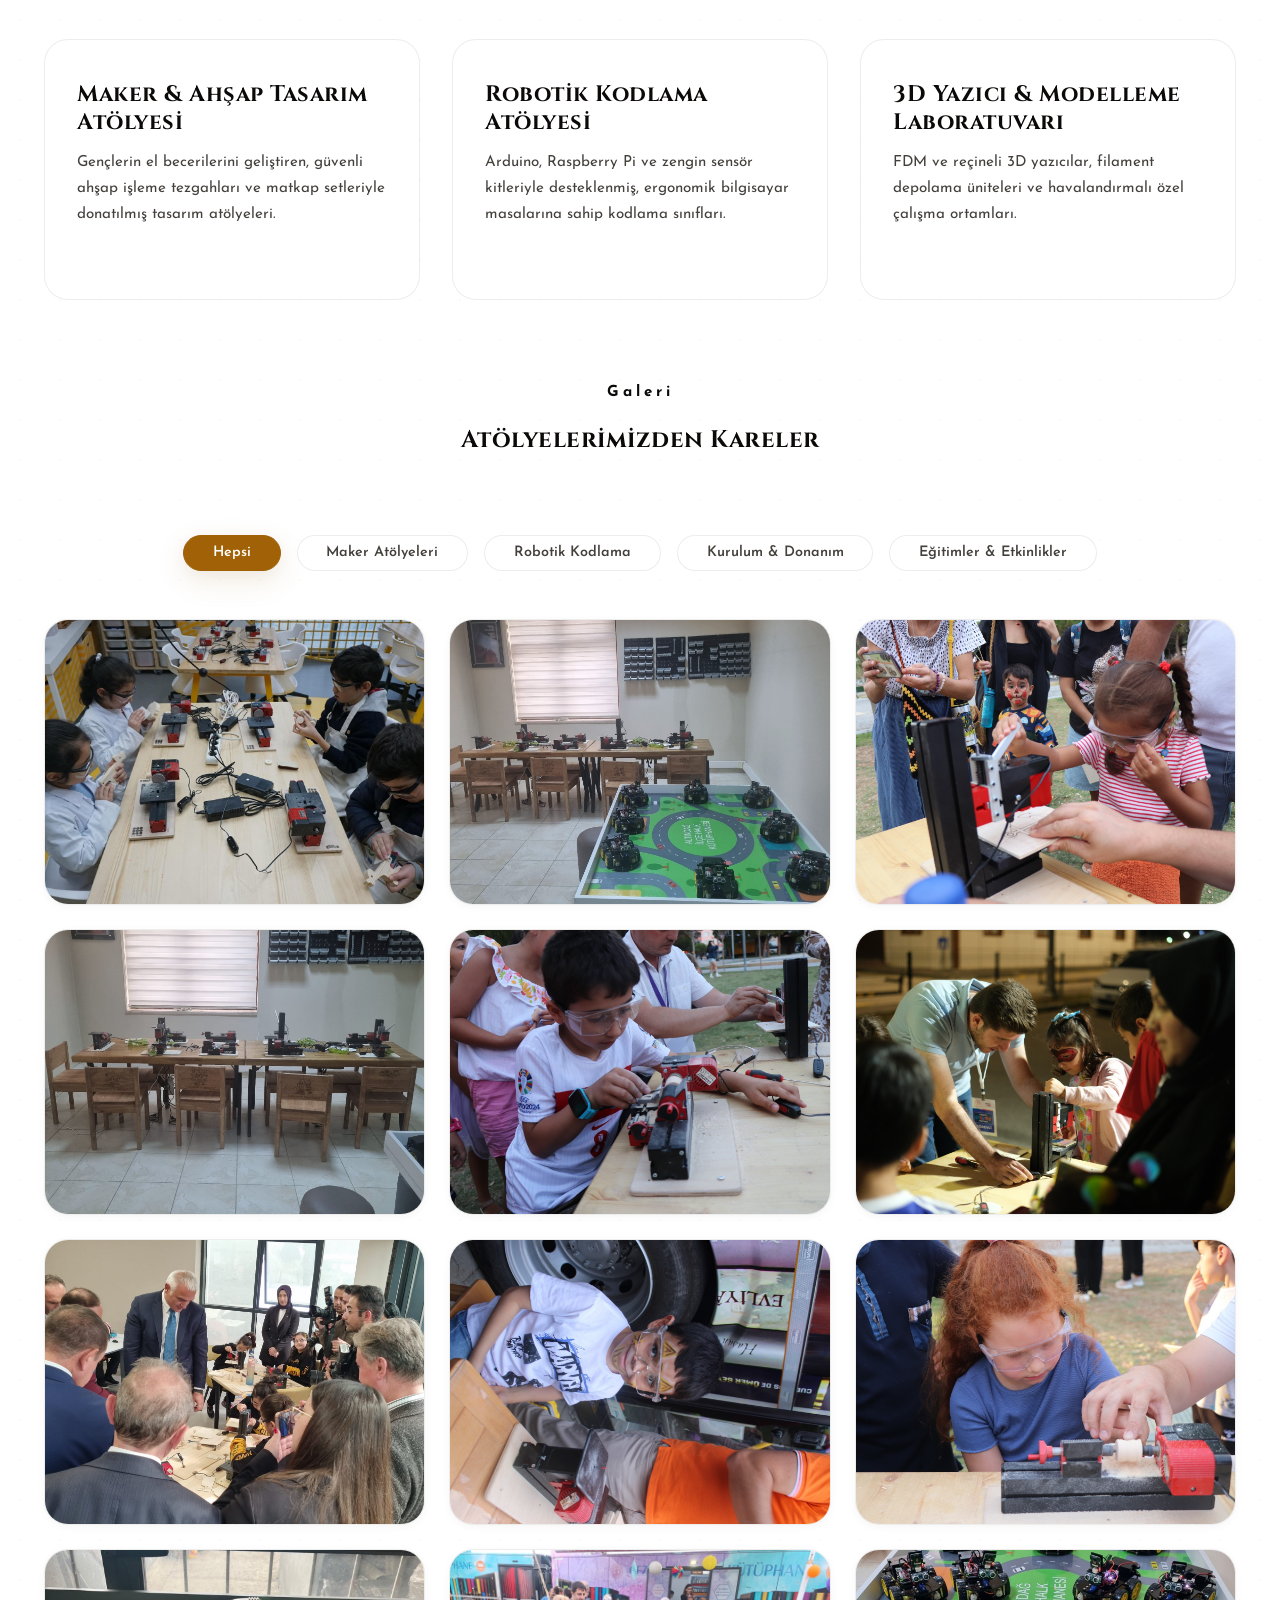
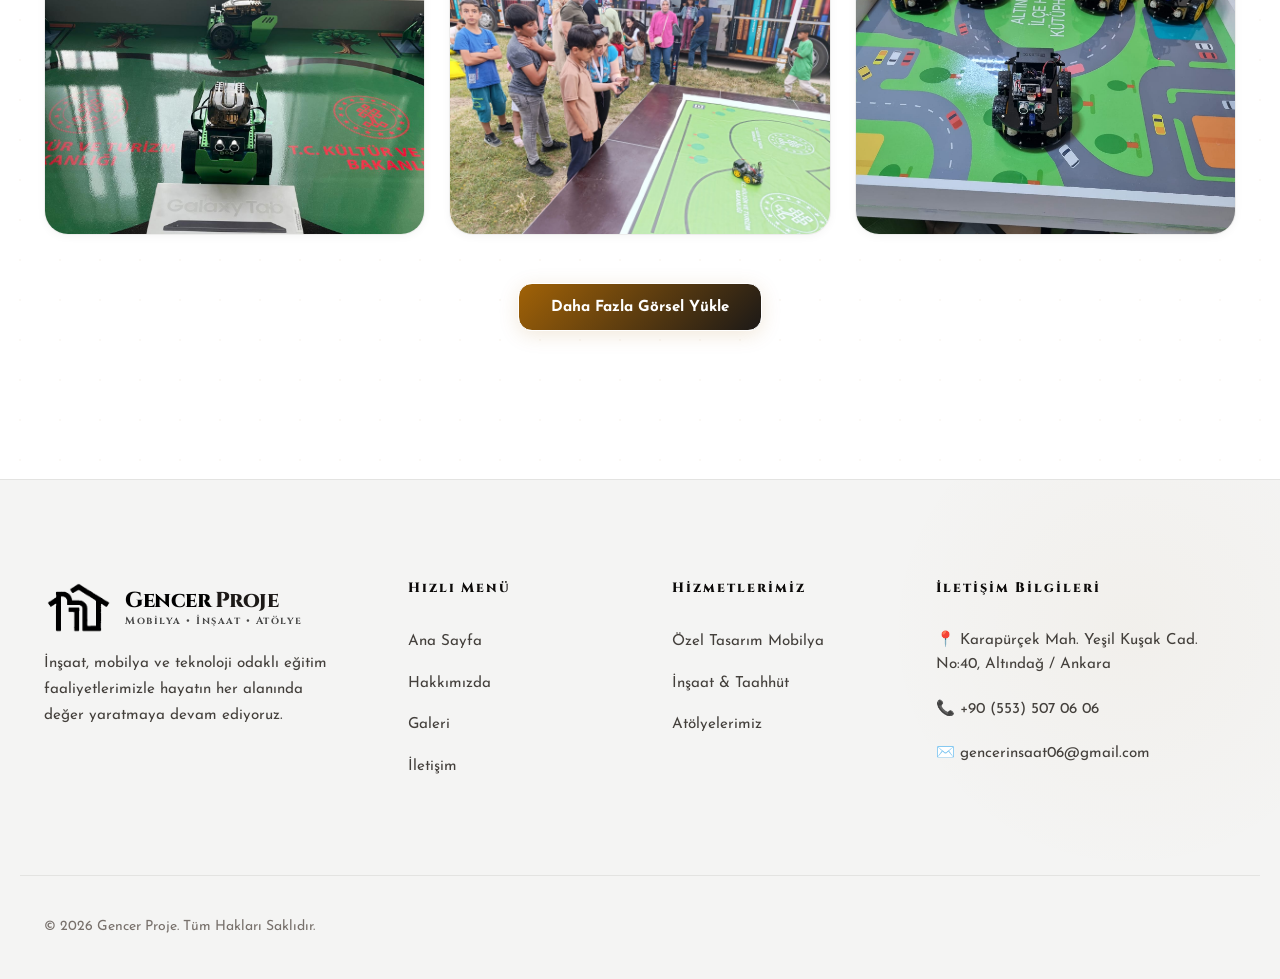
==== commit b6c780e8: "Set object-fit: contain and height: auto for hero feature photos on mobile and desktop so 100% of ve" ====
--- a/atolye.html
+++ b/atolye.html
@@ -5,7 +5,7 @@
     <meta name="viewport" content="width=device-width, initial-scale=1.0">
     <title>Teknoloji & Tasarım Atölyeleri Kurulumu | Gencer Proje</title>
     <meta name="description" content="Okullar ve kütüphaneler için robotik kodlama, 3D yazıcı ve maker ahşap tasarım atölyeleri anahtar teslim kurulum hizmeti.">
-    <link rel="stylesheet" href="style.css?v=30">
+    <link rel="stylesheet" href="style.css?v=33">
     <link rel="stylesheet" href="https://unpkg.com/aos@next/dist/aos.css" />
 </head>
 <body>
@@ -83,15 +83,15 @@
             </div>
 
             <!-- Öne Çıkan Seçili 3 HD Fotoğraf (Tüm Genişliği Kaplayan 3'lü Seri) -->
-            <div class="hero-feature-photos" data-aos="fade-up" data-aos-duration="1000" style="margin-top: 2.5rem; margin-bottom: 3.5rem; display: grid; grid-template-columns: repeat(3, 1fr); gap: 1.25rem; width: 100%; align-items: center;">
-                <div class="feature-photo-card" style="border-radius: var(--radius-lg); overflow: hidden; box-shadow: var(--shadow-md); border: 2px solid rgba(161, 98, 7, 0.25); background-color: var(--bg-card);">
-                    <img loading="lazy" src="images/atolye/hero-feature-1.jpg" alt="Bakanlık & Protokol Ahşap Atölyesi İncelemesi" style="width: 100%; height: 260px; object-fit: cover; object-position: top center; display: block; user-select: none;">
-                </div>
-                <div class="feature-photo-card" style="border-radius: var(--radius-lg); overflow: hidden; box-shadow: var(--shadow-md); border: 2px solid rgba(161, 98, 7, 0.25); background-color: var(--bg-card);">
-                    <img loading="lazy" src="images/atolye/hero-feature-2.jpg" alt="Basın & Açılış Töreni Etkinliği" style="width: 100%; height: 220px; object-fit: cover; object-position: center; display: block; user-select: none;">
-                </div>
-                <div class="feature-photo-card" style="border-radius: var(--radius-lg); overflow: hidden; box-shadow: var(--shadow-md); border: 2px solid rgba(161, 98, 7, 0.25); background-color: var(--bg-card);">
-                    <img loading="lazy" src="images/atolye/hero-feature-3.jpg" alt="Robotik Kodlama & Donanım Sınıf Kurulumu" style="width: 100%; height: 220px; object-fit: cover; object-position: center; display: block; user-select: none;">
+            <div class="hero-feature-photos" data-aos="fade-up" data-aos-duration="1000" style="margin-top: 2.5rem; margin-bottom: 3.5rem; display: grid; grid-template-columns: repeat(3, 1fr); gap: 1.25rem; width: 100%; align-items: start;">
+                <div class="feature-photo-card" style="border-radius: var(--radius-lg); overflow: hidden; box-shadow: var(--shadow-md); border: 2px solid rgba(161, 98, 7, 0.25); background-color: var(--bg-card); display: flex; align-items: center; justify-content: center;">
+                    <img loading="lazy" src="images/atolye/hero-feature-1.jpg" alt="Bakanlık & Protokol Ahşap Atölyesi İncelemesi" style="width: 100%; height: auto; max-height: 420px; object-fit: contain; display: block; user-select: none;">
+                </div>
+                <div class="feature-photo-card" style="border-radius: var(--radius-lg); overflow: hidden; box-shadow: var(--shadow-md); border: 2px solid rgba(161, 98, 7, 0.25); background-color: var(--bg-card); display: flex; align-items: center; justify-content: center;">
+                    <img loading="lazy" src="images/atolye/hero-feature-2.jpg" alt="Basın & Açılış Töreni Etkinliği" style="width: 100%; height: auto; max-height: 420px; object-fit: contain; display: block; user-select: none;">
+                </div>
+                <div class="feature-photo-card" style="border-radius: var(--radius-lg); overflow: hidden; box-shadow: var(--shadow-md); border: 2px solid rgba(161, 98, 7, 0.25); background-color: var(--bg-card); display: flex; align-items: center; justify-content: center;">
+                    <img loading="lazy" src="images/atolye/hero-feature-3.jpg" alt="Robotik Kodlama & Donanım Sınıf Kurulumu" style="width: 100%; height: auto; max-height: 420px; object-fit: contain; display: block; user-select: none;">
                 </div>
             </div>
 
--- a/style.css
+++ b/style.css
@@ -1805,6 +1805,20 @@
     .gallery-filter-btn { padding: 0.45rem 1rem; font-size: 0.75rem; }
     .gallery-section-title { font-size: 1.3rem; margin-bottom: 1.5rem; }
 
+    /* Hero Feature Photos on Mobile */
+    .hero-feature-photos {
+        grid-template-columns: 1fr !important;
+        gap: 1.25rem !important;
+        margin-top: 1.5rem !important;
+        margin-bottom: 2.5rem !important;
+    }
+    .hero-feature-photos .feature-photo-card img {
+        width: 100% !important;
+        height: auto !important;
+        max-height: 520px !important;
+        object-fit: contain !important;
+    }
+
     /* Hero images */
     .hero-img {
         max-width: 100% !important;
